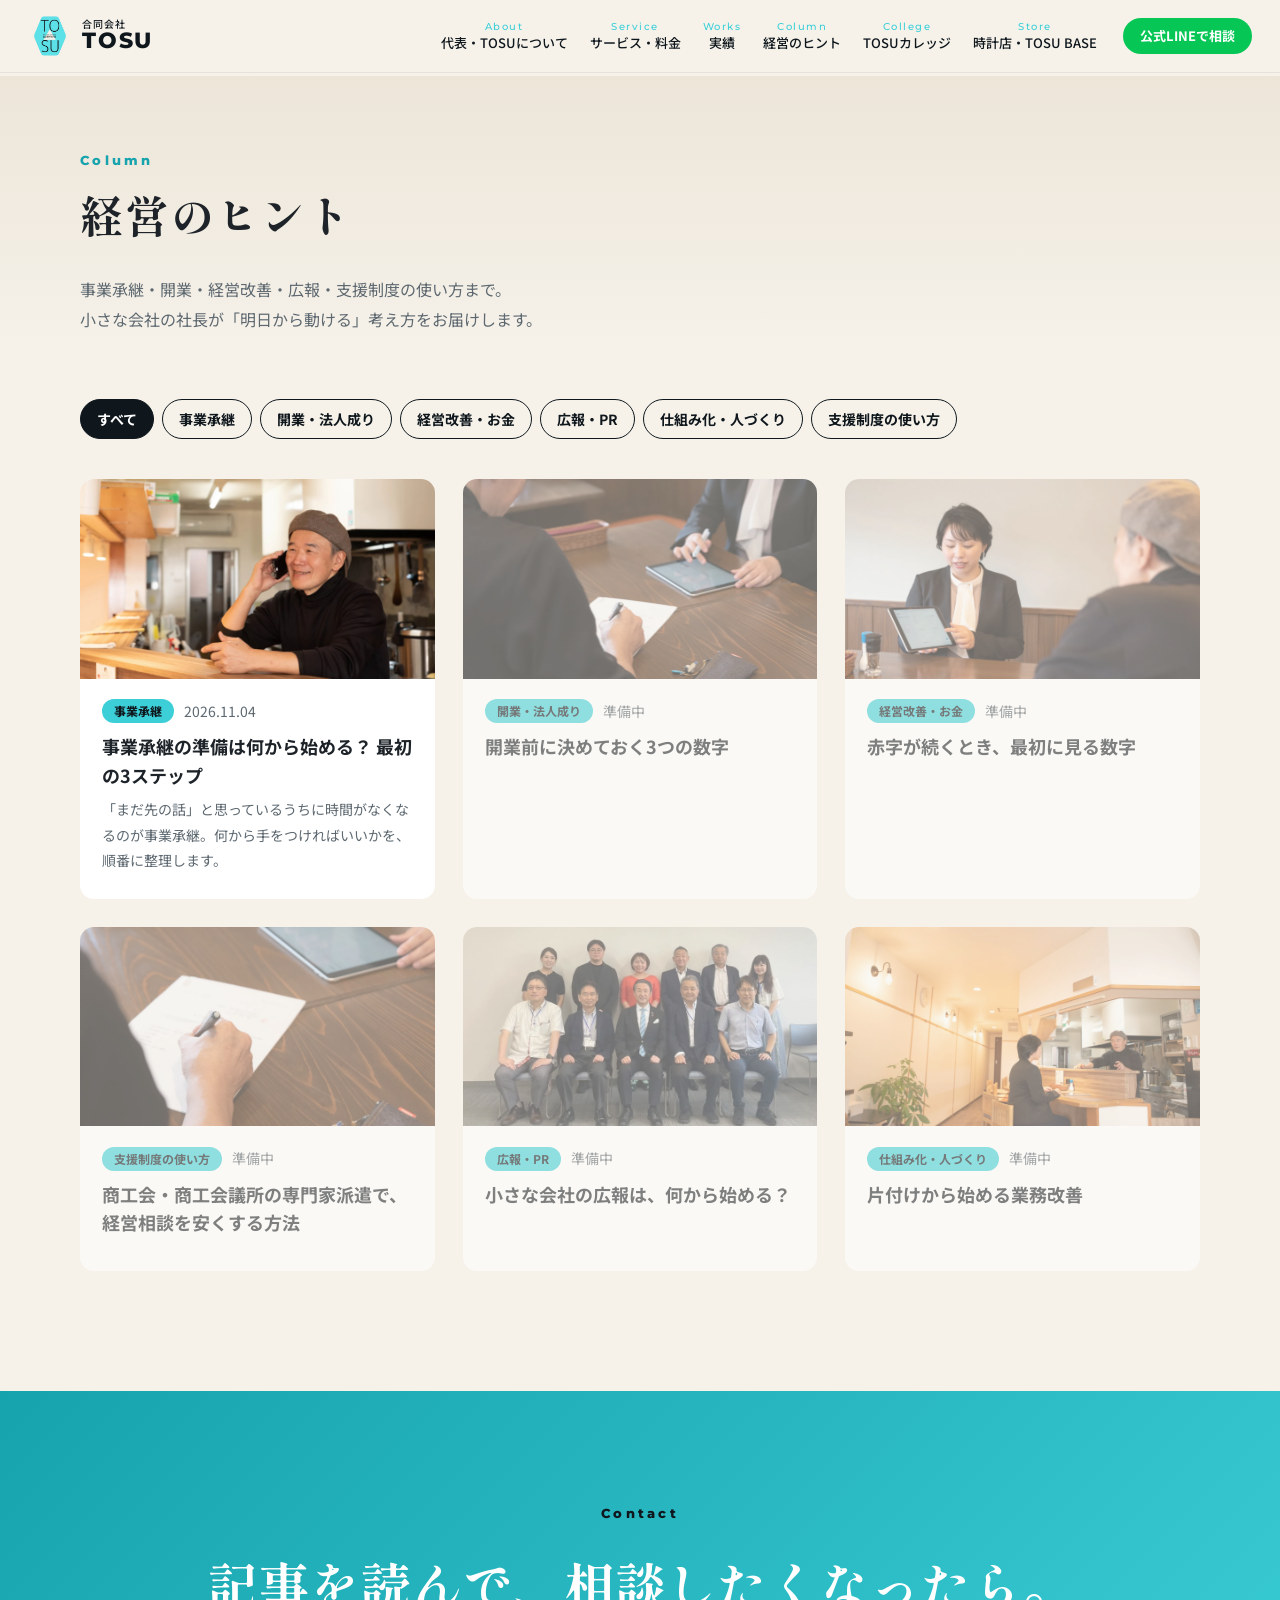
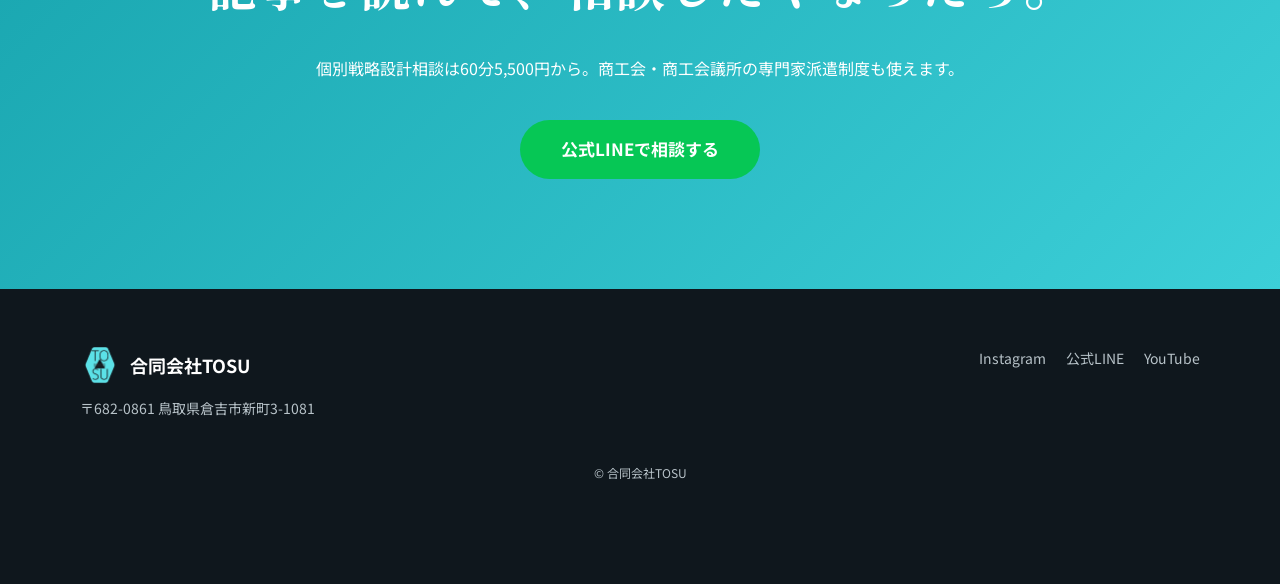
==== blog/index.html @ 75d1e6f7 "TOSU新HPの見本（noindex） Co-Authored-By: Claude Opus 5.5 <noreply@anthropic.com>" ====
<!DOCTYPE html>
<html lang="ja">
<head>
<meta charset="UTF-8">
<meta name="viewport" content="width=device-width, initial-scale=1">
<meta name="robots" content="noindex, nofollow">
<title>経営のヒント（ブログ）｜合同会社TOSU</title>
<meta name="description" content="事業承継・開業・法人成り・経営改善・広報・支援制度の使い方まで。鳥取県倉吉市の合同会社TOSU 代表 松林安美が、小さな会社の経営に役立つ考え方をお届けします。">
<link rel="preconnect" href="https://fonts.googleapis.com">
<link rel="preconnect" href="https://fonts.gstatic.com" crossorigin>
<link href="https://fonts.googleapis.com/css2?family=Shippori+Mincho+B1:wght@600;800&family=Noto+Sans+JP:wght@400;500;700;900&family=Montserrat:wght@600;800&display=swap" rel="stylesheet">
<link rel="stylesheet" href="../css/style.css">
</head>
<body class="sub">

<header class="header is-scrolled" id="header">
  <a class="header__logo" href="../" aria-label="合同会社TOSU トップへ">
    <img src="../img/logo.png" alt="TOSU" width="44" height="44">
    <span><small>合同会社</small>TOSU</span>
  </a>
  <nav class="gnav" id="gnav" aria-label="メインメニュー">
    <ul>
      <li><a href="../#about"><span class="en">About</span>代表・TOSUについて</a></li>
      <li><a href="../#service"><span class="en">Service</span>サービス・料金</a></li>
      <li><a href="../#works"><span class="en">Works</span>実績</a></li>
      <li><a href="./"><span class="en">Column</span>経営のヒント</a></li>
      <li><a href="../#college"><span class="en">College</span>TOSUカレッジ</a></li>
      <li><a href="../#base"><span class="en">Store</span>時計店・TOSU BASE</a></li>
    </ul>
    <a class="btn btn--line gnav__cta" href="https://line.me/R/ti/p/@096gadyq" target="_blank" rel="noopener">公式LINEで相談</a>
  </nav>
  <button class="menu-btn" id="menuBtn" aria-label="メニューを開く" aria-expanded="false"><span></span><span></span></button>
</header>

<main>
  <section class="page-head">
    <div class="wrap">
      <p class="sec__en">Column</p>
      <h1 class="sec__ttl">経営のヒント</h1>
      <p class="page-head__lead">事業承継・開業・経営改善・広報・支援制度の使い方まで。<br>小さな会社の社長が「明日から動ける」考え方をお届けします。</p>
    </div>
  </section>

  <section class="blog sec">
    <div class="wrap">
      <ul class="blog__cats" id="cats">
        <li><button class="is-on" data-cat="all">すべて</button></li>
        <li><button data-cat="承継">事業承継</button></li>
        <li><button data-cat="開業">開業・法人成り</button></li>
        <li><button data-cat="改善">経営改善・お金</button></li>
        <li><button data-cat="広報">広報・PR</button></li>
        <li><button data-cat="仕組み">仕組み化・人づくり</button></li>
        <li><button data-cat="制度">支援制度の使い方</button></li>
      </ul>

      <ul class="blog__list" id="posts">
        <li class="post reveal" data-cat="承継">
          <a href="jigyoshokei-junbi/">
            <div class="post__img"><img src="../img/store-owner.webp" alt="" loading="lazy"></div>
            <div class="post__body">
              <p class="post__meta"><span class="cat">事業承継</span><time datetime="2026-11-04">2026.11.04</time></p>
              <h2>事業承継の準備は何から始める？ 最初の3ステップ</h2>
              <p>「まだ先の話」と思っているうちに時間がなくなるのが事業承継。何から手をつければいいかを、順番に整理します。</p>
            </div>
          </a>
        </li>
        <!-- ここから下は、まだ書いていない記事の見本（公開時に消す） -->
        <li class="post post--soon reveal" data-cat="開業">
          <div class="post__img"><img src="../img/consult.webp" alt="" loading="lazy"></div>
          <div class="post__body">
            <p class="post__meta"><span class="cat">開業・法人成り</span><span>準備中</span></p>
            <h2>開業前に決めておく3つの数字</h2>
          </div>
        </li>
        <li class="post post--soon reveal" data-cat="改善">
          <div class="post__img"><img src="../img/consult2.webp" alt="" loading="lazy"></div>
          <div class="post__body">
            <p class="post__meta"><span class="cat">経営改善・お金</span><span>準備中</span></p>
            <h2>赤字が続くとき、最初に見る数字</h2>
          </div>
        </li>
        <li class="post post--soon reveal" data-cat="制度">
          <div class="post__img"><img src="../img/note.webp" alt="" loading="lazy"></div>
          <div class="post__body">
            <p class="post__meta"><span class="cat">支援制度の使い方</span><span>準備中</span></p>
            <h2>商工会・商工会議所の専門家派遣で、経営相談を安くする方法</h2>
          </div>
        </li>
        <li class="post post--soon reveal" data-cat="広報">
          <div class="post__img"><img src="../img/seminar.webp" alt="" loading="lazy"></div>
          <div class="post__body">
            <p class="post__meta"><span class="cat">広報・PR</span><span>準備中</span></p>
            <h2>小さな会社の広報は、何から始める？</h2>
          </div>
        </li>
        <li class="post post--soon reveal" data-cat="仕組み">
          <div class="post__img"><img src="../img/store.webp" alt="" loading="lazy"></div>
          <div class="post__body">
            <p class="post__meta"><span class="cat">仕組み化・人づくり</span><span>準備中</span></p>
            <h2>片付けから始める業務改善</h2>
          </div>
        </li>
      </ul>
    </div>
  </section>

  <section class="contact" id="contact">
    <div class="wrap">
      <p class="sec__en">Contact</p>
      <h2 class="contact__ttl">記事を読んで、<br class="sp">相談したくなったら。</h2>
      <p>個別戦略設計相談は60分5,500円から。商工会・商工会議所の専門家派遣制度も使えます。</p>
      <div class="contact__btns">
        <a class="btn btn--line btn--lg" href="https://line.me/R/ti/p/@096gadyq" target="_blank" rel="noopener">公式LINEで相談する</a>
      </div>
    </div>
  </section>
</main>

<footer class="footer">
  <div class="wrap footer__grid">
    <div>
      <p class="footer__logo"><img src="../img/logo.png" alt="" width="40" height="40">合同会社TOSU</p>
      <p>〒682-0861 鳥取県倉吉市新町3-1081</p>
    </div>
    <ul class="footer__sns">
      <li><a href="https://www.instagram.com/tosu_kurayoshi/" target="_blank" rel="noopener">Instagram</a></li>
      <li><a href="https://line.me/R/ti/p/@096gadyq" target="_blank" rel="noopener">公式LINE</a></li>
      <li><a href="https://www.youtube.com/@%E5%90%88%E5%90%8C%E4%BC%9A%E7%A4%BETOSU" target="_blank" rel="noopener">YouTube</a></li>
    </ul>
  </div>
  <p class="footer__copy">© 合同会社TOSU</p>
</footer>

<a class="sp-cta btn btn--line" href="https://line.me/R/ti/p/@096gadyq" target="_blank" rel="noopener">LINEで相談</a>
<script src="../js/main.js"></script>
<script>
// カテゴリで絞り込む
document.getElementById('cats').addEventListener('click', function (e) {
  var b = e.target.closest('button'); if (!b) return;
  this.querySelectorAll('button').forEach(function (x) { x.classList.toggle('is-on', x === b); });
  document.querySelectorAll('#posts .post').forEach(function (p) {
    p.hidden = !(b.dataset.cat === 'all' || p.dataset.cat === b.dataset.cat);
  });
});
</script>
</body>
</html>
---- css/style.css ----
/* 合同会社TOSU 新サイト v1 */
:root{
  --teal:#3ccfd8; --teal-d:#17a3ad; --ink:#0f171d; --ink2:#22303a;
  --paper:#f6f2ea; --paper2:#ece5d8; --gold:#b48a3c; --text:#1d2328; --mute:#5d6870;
  --line:#06c755; --r:14px;
  --mincho:"Shippori Mincho B1",serif; --sans:"Noto Sans JP",sans-serif; --en:"Montserrat",sans-serif;
}
*{box-sizing:border-box;margin:0;padding:0}
html{scroll-behavior:smooth}
body{font-family:var(--sans);color:var(--text);background:var(--paper);line-height:1.9;font-size:16px;-webkit-font-smoothing:antialiased;overflow-x:hidden}
img{max-width:100%;display:block}
a{color:inherit}
ul,ol{list-style:none}
.wrap{width:min(1120px,100% - 40px);margin:0 auto}
.sp{display:none}
@media (max-width:767px){.sp{display:inline}.wrap{width:calc(100% - 32px)}}

/* ボタン */
.btn{display:inline-flex;align-items:center;justify-content:center;gap:.5em;padding:.9em 1.8em;border-radius:999px;font-weight:700;text-decoration:none;transition:transform .2s,box-shadow .2s,background .2s;font-size:15px;line-height:1.3}
.btn:hover{transform:translateY(-2px);box-shadow:0 10px 24px rgba(0,0,0,.18)}
.btn--line{background:var(--line);color:#fff}
.btn--ghost{border:1.5px solid rgba(255,255,255,.8);color:#fff}
.btn--dark{background:var(--ink);color:#fff;margin-top:24px}
.btn--white{background:#fff;color:var(--ink)}
.btn--lg{padding:1.1em 2.4em;font-size:17px}

/* ヘッダー */
.header{position:fixed;inset:0 0 auto;z-index:50;display:flex;align-items:center;justify-content:space-between;padding:14px 28px;color:#fff;transition:background .3s,color .3s,box-shadow .3s}
.header.is-scrolled{background:rgba(246,242,234,.94);backdrop-filter:blur(8px);color:var(--ink);box-shadow:0 1px 0 rgba(0,0,0,.06)}
.header__logo{display:flex;align-items:center;gap:10px;text-decoration:none;font-family:var(--en);font-weight:800;font-size:22px;letter-spacing:.08em}
.header__logo img{border-radius:8px}
.header__logo small{display:block;font-family:var(--sans);font-size:10px;font-weight:500;letter-spacing:.1em;line-height:1}
.header__logo span{line-height:1.1}
.gnav{display:flex;align-items:center;gap:26px}
.gnav ul{display:flex;gap:22px}
.gnav li a{text-decoration:none;font-size:13px;font-weight:500;display:flex;flex-direction:column;align-items:center;line-height:1.4}
.gnav .en{font-family:var(--en);font-size:10px;letter-spacing:.15em;color:var(--teal)}
.gnav__cta{padding:.7em 1.3em;font-size:13px}
.menu-btn{display:none}
@media (max-width:1000px){
  .menu-btn{display:block;width:44px;height:44px;background:none;border:0;position:relative;z-index:60;cursor:pointer}
  .menu-btn span{position:absolute;left:10px;right:10px;height:2px;background:currentColor;transition:.3s}
  .menu-btn span:first-child{top:17px}.menu-btn span:last-child{top:26px}
  .menu-open .menu-btn span:first-child{top:21px;transform:rotate(45deg)}
  .menu-open .menu-btn span:last-child{top:21px;transform:rotate(-45deg)}
  .header{color:#fff}
  .menu-open .header{color:#fff}
  .gnav{position:fixed;inset:0;background:var(--ink);color:#fff;flex-direction:column;justify-content:center;opacity:0;pointer-events:none;transition:opacity .3s}
  .menu-open .gnav{opacity:1;pointer-events:auto}
  .gnav ul{flex-direction:column;gap:20px;text-align:center}
  .gnav li a{font-size:16px}
  .header{padding:10px 16px}
}

/* ヒーロー */
.hero{position:relative;height:100svh;min-height:600px;overflow:hidden;color:#fff;display:flex;align-items:center}
.hero__media,.hero__media video{position:absolute;inset:0;width:100%;height:100%;object-fit:cover}
.hero__media video{animation:heroIn 2.2s ease-out both}
@keyframes heroIn{from{transform:scale(1.08);filter:blur(6px)}to{transform:none;filter:none}}
.hero__shade{position:absolute;inset:0;background:linear-gradient(100deg,rgba(10,20,26,.82) 0%,rgba(10,20,26,.55) 45%,rgba(10,20,26,.15) 100%)}
.hero__arc{position:absolute;inset:8% 4% 18%;width:92%;height:74%;color:rgba(60,207,216,.55);pointer-events:none}
.hero__arc path{stroke-dashoffset:2000;animation:dash 3s .6s ease-out forwards}
@keyframes dash{to{stroke-dashoffset:0}}
.hero__ball{fill:var(--teal);filter:drop-shadow(0 0 12px rgba(60,207,216,.9))}
.hero__body{position:relative;z-index:2;width:min(1120px,100% - 40px);margin:0 auto;padding-top:60px}
.hero__kicker{font-size:15px;letter-spacing:.2em;color:var(--teal);font-weight:700;margin-bottom:18px;opacity:0;animation:up .8s .3s forwards}
.hero__title{font-family:var(--mincho);font-weight:800;font-size:clamp(34px,5.6vw,78px);line-height:1.35;letter-spacing:.04em}
.hero__title .line{display:block;overflow:hidden}
.hero__title .line>span{display:inline-block;transform:translateY(110%);animation:rise 1s cubic-bezier(.2,.8,.2,1) forwards}
.hero__title .line:nth-child(1)>span{animation-delay:.5s}
.hero__title .line:nth-child(2)>span{animation-delay:.7s}
.hero__title .line:nth-child(3)>span{animation-delay:.9s}
.hero__title em{font-style:normal;color:var(--teal);position:relative}
.hero__title em::after{content:"";position:absolute;left:0;right:0;bottom:.06em;height:.12em;background:var(--teal);transform:scaleX(0);transform-origin:left;animation:bar .8s 1.8s forwards}
@keyframes rise{to{transform:none}}
@keyframes bar{to{transform:scaleX(1)}}
@keyframes up{from{opacity:0;transform:translateY(16px)}to{opacity:1;transform:none}}
.hero__lead{margin-top:24px;font-size:clamp(15px,1.3vw,18px);opacity:0;animation:up .8s 1.4s forwards}
.hero__btns{display:flex;gap:14px;margin-top:32px;flex-wrap:wrap;opacity:0;animation:up .8s 1.6s forwards}
.hero__scroll{position:absolute;left:50%;bottom:26px;transform:translateX(-50%);font-family:var(--en);font-size:11px;letter-spacing:.3em;text-decoration:none;padding-bottom:46px;z-index:2}
.hero__scroll::after{content:"";position:absolute;left:50%;bottom:0;width:1px;height:38px;background:#fff;animation:scroll 1.8s infinite}
@keyframes scroll{0%{transform:scaleY(0);transform-origin:top}50%{transform:scaleY(1);transform-origin:top}51%{transform-origin:bottom}100%{transform:scaleY(0);transform-origin:bottom}}
@media (max-width:767px){
  .hero__shade{background:linear-gradient(180deg,rgba(10,20,26,.35) 0%,rgba(10,20,26,.8) 70%)}
  .hero{align-items:flex-end;padding-bottom:90px}
  .hero__body{width:calc(100% - 32px)}
  .hero__title{font-size:clamp(26px,7.6vw,34px)}
  .hero__btns{flex-direction:column;gap:10px}
  .hero__btns .btn{width:100%}
  .hero__scroll{display:none}
  .hero__arc{inset:10% 0 40%;width:100%;height:50%}
}

/* 数字 */
.numbers{background:var(--ink);color:#fff;padding:56px 0}
.numbers__list{width:min(1120px,100% - 40px);margin:0 auto;display:grid;grid-template-columns:repeat(4,1fr);gap:20px}
.numbers li{text-align:center;border-left:1px solid rgba(255,255,255,.12)}
.numbers li:first-child{border:0}
.numbers b{font-family:var(--en);font-size:clamp(40px,4.6vw,64px);color:var(--teal);line-height:1}
.numbers span{font-weight:700;margin-left:4px}
.numbers p{font-size:13px;color:#b8c3c9;margin-top:10px;line-height:1.6}
@media (max-width:767px){.numbers__list{grid-template-columns:1fr 1fr;gap:32px 0}.numbers li:nth-child(3){border:0}}

/* メディアの帯 */
.media{background:var(--teal);color:var(--ink);display:flex;align-items:center;overflow:hidden}
.media__label{font-family:var(--en);font-weight:800;letter-spacing:.2em;padding:16px 22px;background:var(--ink);color:var(--teal);flex-shrink:0;font-size:13px;position:relative;z-index:1}
.marquee{overflow:hidden;flex:1}
.marquee__track{display:flex;width:max-content;animation:marq 40s linear infinite}
.marquee__track span{padding:16px 28px;font-weight:700;font-size:15px;white-space:nowrap;position:relative}
.marquee__track span::after{content:"●";position:absolute;right:-6px;font-size:8px;top:50%;transform:translateY(-50%);opacity:.5}
@keyframes marq{to{transform:translateX(-50%)}}

/* セクション共通 */
.sec{padding:120px 0}
.sec__en{font-family:var(--en);font-weight:800;color:var(--teal-d);letter-spacing:.25em;font-size:13px;margin-bottom:10px}
.sec__ttl{font-family:var(--mincho);font-weight:800;font-size:clamp(28px,3.4vw,44px);line-height:1.45;margin-bottom:28px;letter-spacing:.03em}
.sec__lead{max-width:720px;color:var(--mute);margin-bottom:48px}
@media (max-width:767px){.sec{padding:80px 0}}

/* ふわっと出す */
.reveal{opacity:0;transform:translateY(28px);transition:opacity .9s ease,transform .9s cubic-bezier(.2,.8,.2,1)}
.reveal.is-in{opacity:1;transform:none}

/* 代表 */
.about__grid{display:grid;grid-template-columns:5fr 6fr;gap:64px;align-items:start}
.about__photo{position:sticky;top:100px}
.about__photo img{border-radius:var(--r);aspect-ratio:4/5;object-fit:cover;object-position:30% center;width:100%;box-shadow:24px 24px 0 var(--teal)}
.about__photo figcaption{margin-top:36px;font-family:var(--mincho);font-weight:800;font-size:20px}
.about__body p{margin-bottom:1.2em}
.timeline{margin-top:36px;border-left:2px solid var(--teal);padding-left:24px}
.timeline li{position:relative;padding:8px 0;font-size:15px}
.timeline li::before{content:"";position:absolute;left:-31px;top:18px;width:12px;height:12px;border-radius:50%;background:var(--paper);border:2px solid var(--teal)}
.timeline b{font-family:var(--en);display:inline-block;min-width:64px;color:var(--teal-d)}
@media (max-width:860px){.about__grid{grid-template-columns:1fr;gap:40px}.about__photo{position:static}.about__photo img{aspect-ratio:4/3;box-shadow:12px 12px 0 var(--teal)}}

/* 特徴 */
.features{background:#fff}
.features__list{display:grid;grid-template-columns:repeat(4,1fr);gap:20px}
.features li{padding:32px 24px;border-radius:var(--r);background:var(--paper);transition:transform .3s,background .3s}
.features li:hover{transform:translateY(-6px);background:var(--ink);color:#fff}
.features .num{font-family:var(--en);font-weight:800;font-size:34px;color:var(--teal)}
.features h3{font-size:18px;margin:8px 0 10px}
.features p{font-size:14px;line-height:1.8}
@media (max-width:900px){.features__list{grid-template-columns:1fr 1fr}}
@media (max-width:520px){.features__list{grid-template-columns:1fr}}

/* サービス */
.service__list{display:flex;flex-direction:column;gap:48px}
.svc{display:grid;grid-template-columns:1fr 1fr;gap:48px;align-items:center}
.svc:nth-child(even) .svc__photo{order:2}
.svc__photo{border-radius:var(--r);overflow:hidden;aspect-ratio:16/10}
.svc__photo img{width:100%;height:100%;object-fit:cover;transform:scale(calc(1.15 - var(--sp,0) * .15));transition:transform .1s linear}
.svc__no{font-family:var(--en);font-weight:800;color:var(--teal);font-size:46px;line-height:1}
.svc h3{font-family:var(--mincho);font-size:26px;margin:6px 0 14px}
.price{margin-top:18px;background:#fff;border-radius:10px;padding:14px 20px}
.price div{display:flex;justify-content:space-between;gap:16px;padding:8px 0;border-bottom:1px dashed var(--paper2)}
.price div:last-child{border:0}
.price dt{font-weight:700;flex-shrink:0}
.price dd{text-align:right;font-weight:700;color:var(--teal-d)}
.note{font-size:12px;color:var(--mute);margin-top:10px;line-height:1.7}
.flow{margin-top:72px;background:var(--ink);color:#fff;border-radius:var(--r);padding:40px}
.flow h3{font-family:var(--mincho);font-size:22px;margin-bottom:20px}
.flow ol{display:grid;grid-template-columns:repeat(4,1fr);gap:14px;counter-reset:s}
.flow li{background:rgba(255,255,255,.06);border-radius:10px;padding:18px;font-size:14px;position:relative}
.flow li:not(:last-child)::after{content:"›";position:absolute;right:-12px;top:50%;transform:translateY(-50%);color:var(--teal);font-size:22px}
.flow b{display:block;font-family:var(--en);color:var(--teal);font-size:12px;letter-spacing:.15em}
@media (max-width:860px){.svc{grid-template-columns:1fr;gap:20px}.svc:nth-child(even) .svc__photo{order:0}.flow ol{grid-template-columns:1fr 1fr}.flow li::after{display:none}.flow{padding:28px 20px}}

/* 実績 */
.works{background:var(--ink);color:#fff}
.works .sec__en{color:var(--teal)}
.works__list{display:grid;grid-template-columns:repeat(3,1fr);gap:20px}
.case{background:var(--ink2);border-radius:var(--r);padding:28px;border-top:3px solid var(--teal);transition:transform .3s}
.case:hover{transform:translateY(-6px)}
.case__tag{display:inline-block;font-size:12px;background:rgba(60,207,216,.15);color:var(--teal);padding:2px 12px;border-radius:99px;margin-bottom:12px}
.case h3{font-size:18px;line-height:1.6;margin-bottom:16px}
.case h3 b{color:var(--teal);font-size:1.3em}
.case__ba{display:flex;flex-direction:column;gap:6px;font-size:13px}
.case__ba span{padding:8px 12px;border-radius:8px;background:rgba(255,255,255,.05);color:#b8c3c9}
.case__ba span:last-child{background:rgba(60,207,216,.12);color:#fff}
.case__ba span:first-child::before{content:"BEFORE ";font-family:var(--en);font-size:10px;color:#e88}
.case__ba span:last-child::before{content:"AFTER ";font-family:var(--en);font-size:10px;color:var(--teal)}
.awards{margin-top:56px;display:grid;gap:12px}
.awards h3{font-family:var(--mincho);font-size:20px;margin-top:16px;color:var(--teal)}
.awards ul{display:grid;grid-template-columns:1fr 1fr;gap:6px 32px;font-size:14px}
.awards li::before{content:"◆ ";color:var(--gold)}
.awards p{font-size:14px;color:#cdd5da}
@media (max-width:900px){.works__list{grid-template-columns:1fr 1fr}}
@media (max-width:600px){.works__list,.awards ul{grid-template-columns:1fr}}

/* 動画 */
.channel__grid{display:grid;grid-template-columns:5fr 7fr;gap:56px;align-items:center}
.player-ph{position:relative;aspect-ratio:16/9;border-radius:var(--r);overflow:hidden;background:#000}
.player-ph img{width:100%;height:100%;object-fit:cover;opacity:.55}
.player-ph__btn{position:absolute;left:50%;top:50%;width:84px;height:84px;margin:-42px;border-radius:50%;background:#ff0033;animation:pulse 2s infinite}
.player-ph__btn::after{content:"";position:absolute;left:34px;top:26px;border:16px solid transparent;border-left:26px solid #fff;border-right:0}
.player-ph p{position:absolute;bottom:14px;left:18px;color:#fff;font-size:13px}
@keyframes pulse{0%{box-shadow:0 0 0 0 rgba(255,0,51,.5)}100%{box-shadow:0 0 0 26px rgba(255,0,51,0)}}
@media (max-width:860px){.channel__grid{grid-template-columns:1fr;gap:28px}}

/* カレッジ */
.college{position:relative;color:#fff;overflow:hidden}
.college__bg{position:absolute;inset:-10% 0;background-size:cover;background-position:center;transform:translateY(calc(var(--py,0) * 1px))}
.college::before{content:"";position:absolute;inset:0;background:linear-gradient(90deg,rgba(15,23,29,.92),rgba(15,23,29,.6));z-index:1}
.college__body{position:relative;z-index:2;max-width:720px;margin-left:max(20px,calc((100% - 1120px)/2))}
.college .sec__en{color:var(--teal)}
.college__tags{display:flex;flex-wrap:wrap;gap:8px;margin:24px 0}
.college__tags li{border:1px solid rgba(255,255,255,.4);padding:4px 14px;border-radius:99px;font-size:13px}
.college__price{font-family:var(--mincho);font-size:22px;margin-bottom:24px}
.college__price b{font-family:var(--en);font-size:56px;color:var(--teal)}
.college__price small{font-family:var(--sans);font-size:13px;margin-left:6px}

/* 理念 */
.philosophy{background:var(--paper2);text-align:center}
.philo__grid{display:grid;grid-template-columns:repeat(4,1fr);gap:16px;margin:24px 0 56px}
.philo{background:#fff;border-radius:var(--r);padding:32px 18px}
.philo span{font-family:var(--mincho);font-weight:800;font-size:30px}
.philo .en{font-family:var(--en);font-size:11px;letter-spacing:.2em;color:var(--teal-d);margin-bottom:12px}
.philo p:last-child{font-size:14px;line-height:1.8}
.virtues{display:flex;justify-content:center;gap:clamp(8px,2vw,24px);font-family:var(--mincho);font-weight:800;font-size:clamp(28px,4.4vw,56px);margin-bottom:32px}
.virtues span{writing-mode:vertical-rl;opacity:.15;transition:opacity .6s,color .6s}
.virtues.is-in span{opacity:1}
.virtues.is-in span:nth-child(odd){color:var(--teal-d)}
.virtues span:nth-child(1){transition-delay:.1s}.virtues span:nth-child(2){transition-delay:.25s}.virtues span:nth-child(3){transition-delay:.4s}.virtues span:nth-child(4){transition-delay:.55s}.virtues span:nth-child(5){transition-delay:.7s}.virtues span:nth-child(6){transition-delay:.85s}.virtues span:nth-child(7){transition-delay:1s}
.philo__note{max-width:640px;margin:0 auto;color:var(--mute)}
@media (max-width:860px){.philo__grid{grid-template-columns:1fr 1fr}}

/* 店舗 */
.base__grid{display:grid;grid-template-columns:1fr 1fr;gap:28px}
.spot{background:#fff;border-radius:var(--r);overflow:hidden}
.spot img{aspect-ratio:16/9;object-fit:cover;width:100%;transition:transform .6s}
.spot:hover img{transform:scale(1.05)}
.spot h3{font-family:var(--mincho);font-size:24px;padding:24px 28px 6px}
.spot p{padding:0 28px;font-size:15px}
.mini{padding:14px 28px 28px;display:flex;flex-wrap:wrap;gap:8px}
.mini li{background:var(--paper);padding:4px 14px;border-radius:99px;font-size:13px;font-weight:700}
.access{margin-top:28px;display:grid;grid-template-columns:1fr 1.3fr;gap:28px;background:#fff;border-radius:var(--r);padding:28px;align-items:center}
.access div{padding:10px 0;border-bottom:1px solid var(--paper2)}
.access dt{font-weight:700;font-size:13px;color:var(--teal-d)}
.access iframe{width:100%;height:280px;border:0;border-radius:10px}
@media (max-width:860px){.base__grid,.access{grid-template-columns:1fr}.access{padding:20px}}

/* お知らせ */
.news{background:#fff}
.news__list li{display:flex;gap:20px;align-items:center;padding:18px 0;border-bottom:1px solid var(--paper2);flex-wrap:wrap}
.news time{font-family:var(--en);font-size:14px;color:var(--mute);min-width:96px}
.news .cat{font-size:12px;background:var(--ink);color:#fff;padding:2px 12px;border-radius:99px}
.news a{text-decoration:none;flex:1;min-width:240px}
.news a:hover{color:var(--teal-d)}

/* お問い合わせ */
.contact{background:linear-gradient(135deg,var(--teal-d),var(--teal));color:#fff;text-align:center;padding:110px 0}
.contact .sec__en{color:var(--ink)}
.contact__ttl{font-family:var(--mincho);font-size:clamp(30px,4vw,52px);margin-bottom:20px}
.contact__btns{display:flex;gap:16px;justify-content:center;margin-top:36px;flex-wrap:wrap}

/* フッター */
.footer{background:var(--ink);color:#b8c3c9;padding:56px 0 100px;font-size:14px}
.footer__grid{display:flex;justify-content:space-between;gap:32px;flex-wrap:wrap}
.footer__logo{display:flex;align-items:center;gap:10px;color:#fff;font-weight:700;font-size:18px;margin-bottom:10px}
.footer__logo img{border-radius:6px}
.footer__sns{display:flex;gap:20px}
.footer__sns a{text-decoration:none}
.footer__sns a:hover{color:var(--teal)}
.footer__copy{text-align:center;margin-top:40px;font-size:12px}

/* スマホ下の固定ボタン */
.sp-cta{display:none}
@media (max-width:767px){
  .sp-cta{display:flex;position:fixed;left:16px;right:16px;bottom:14px;z-index:40;transition:transform .3s,opacity .3s}
  .sp-cta.is-hidden{transform:translateY(120%);opacity:0}
}

@media (prefers-reduced-motion:reduce){
  *,*::before,*::after{animation:none!important;transition:none!important}
  .reveal,.hero__title .line>span,.hero__kicker,.hero__lead,.hero__btns{opacity:1;transform:none}
}

/* ===== 下層ページ共通 ===== */
.sub main{padding-top:76px}
.page-head{padding:72px 0 24px;background:linear-gradient(180deg,var(--paper2),var(--paper))}
.page-head__lead{color:var(--mute)}
.wrap--narrow{width:min(760px,100% - 40px)}
@media (max-width:767px){.wrap--narrow{width:calc(100% - 32px)}}

/* ===== ブログ一覧 ===== */
.blog{padding-top:40px}
.blog__cats{display:flex;flex-wrap:wrap;gap:8px;margin-bottom:40px}
.blog__cats button{font:inherit;font-size:14px;font-weight:700;border:1.5px solid var(--ink);background:none;color:var(--ink);padding:6px 16px;border-radius:99px;cursor:pointer;transition:.2s}
.blog__cats button.is-on,.blog__cats button:hover{background:var(--ink);color:#fff}
.blog__list{display:grid;grid-template-columns:repeat(3,1fr);gap:28px}
.post{background:#fff;border-radius:var(--r);overflow:hidden;transition:transform .3s,box-shadow .3s}
.post a{text-decoration:none;display:block;height:100%}
.post:not(.post--soon):hover{transform:translateY(-6px);box-shadow:0 16px 32px rgba(0,0,0,.08)}
.post__img{aspect-ratio:16/9;overflow:hidden}
.post__img img{width:100%;height:100%;object-fit:cover;transition:transform .6s}
.post:hover .post__img img{transform:scale(1.05)}
.post__body{padding:20px 22px 26px}
.post__meta{display:flex;gap:10px;align-items:center;font-size:13px;color:var(--mute);margin-bottom:8px}
.post__meta .cat{background:var(--teal);color:var(--ink);font-weight:700;padding:1px 12px;border-radius:99px;font-size:12px}
.post h2{font-size:18px;line-height:1.6;margin-bottom:8px}
.post p{font-size:14px;color:var(--mute);line-height:1.8}
.post--soon{opacity:.55}
.post--soon.is-in{opacity:.55}
@media (max-width:900px){.blog__list{grid-template-columns:1fr 1fr}}
@media (max-width:600px){.blog__list{grid-template-columns:1fr}}

/* ===== 記事 ===== */
.article{padding:48px 0 100px}
.draft-note{background:#fff4d6;border:1px solid #e8c766;color:#7a5a00;padding:8px 14px;border-radius:8px;font-size:13px;margin-bottom:20px}
.crumbs{font-size:13px;color:var(--mute);margin-bottom:20px}
.crumbs a{text-decoration:none}
.article__ttl{font-family:var(--mincho);font-weight:800;font-size:clamp(26px,3.6vw,38px);line-height:1.5;margin:8px 0 12px}
.article__by{font-size:14px;color:var(--mute);margin-bottom:28px}
.article__eye img{border-radius:var(--r);aspect-ratio:16/9;object-fit:cover;width:100%}
.summary{margin:36px 0;background:var(--ink);color:#fff;border-radius:var(--r);padding:28px 32px}
.summary__label{font-family:var(--mincho);color:var(--teal);font-weight:800;margin-bottom:10px}
.summary ol{list-style:decimal;padding-left:1.4em}
.summary li{padding:4px 0}
.article__body{font-size:17px;line-height:2}
.article__body p{margin-bottom:1.4em}
.article__body h2{font-family:var(--mincho);font-size:clamp(22px,2.6vw,28px);line-height:1.5;margin:64px 0 20px;padding-left:16px;border-left:5px solid var(--teal)}
.article__body strong{background:linear-gradient(transparent 62%,rgba(60,207,216,.35) 62%)}
.check{background:#fff;border-radius:10px;padding:18px 22px;margin-bottom:1.4em}
.check li{padding:6px 0 6px 30px;position:relative;font-size:16px}
.check li::before{content:"✓";position:absolute;left:4px;color:var(--teal-d);font-weight:900}
.table-wrap{overflow-x:auto;margin-bottom:1.4em}
.article table{width:100%;border-collapse:collapse;background:#fff;border-radius:10px;overflow:hidden;font-size:15px;min-width:480px}
.article th{background:var(--ink);color:#fff;text-align:left;padding:12px 14px;font-weight:700}
.article td{padding:12px 14px;border-bottom:1px solid var(--paper2);line-height:1.7}
.example{border:2px solid var(--teal);border-radius:var(--r);padding:20px 24px;margin:32px 0;background:rgba(60,207,216,.06)}
.example__label{font-family:var(--en);font-weight:800;font-size:12px;letter-spacing:.15em;color:var(--teal-d);margin-bottom:6px!important}
.example p{margin-bottom:0;font-size:16px}
.faq dt{font-weight:700;padding:16px 0 4px 34px;position:relative}
.faq dt::before{content:"Q";position:absolute;left:0;top:14px;font-family:var(--en);color:#fff;background:var(--teal-d);width:24px;height:24px;border-radius:50%;text-align:center;line-height:24px;font-size:13px}
.faq dd{padding:0 0 16px 34px;border-bottom:1px dashed var(--paper2);font-size:16px}
.article__end{font-family:var(--mincho);font-weight:800;font-size:19px;margin-top:48px;text-align:center}
.author{display:flex;gap:24px;align-items:flex-start;background:#fff;border-radius:var(--r);padding:28px;margin-top:56px}
.author img{width:110px;height:110px;border-radius:50%;object-fit:cover;flex-shrink:0}
.author__label{font-size:12px;color:var(--teal-d);font-weight:700}
.author__name{font-family:var(--mincho);font-weight:800;font-size:20px;margin-bottom:6px}
.author__name small{font-family:var(--sans);font-size:12px;font-weight:500;margin-left:10px;color:var(--mute)}
.author p:last-child{font-size:14px;line-height:1.8}
.article__cta{text-align:center;margin-top:48px;padding:36px 20px;border-radius:var(--r);background:var(--paper2)}
.article__cta p{font-weight:700;margin-bottom:16px}
.back{margin-top:32px;text-align:center}
@media (max-width:600px){.author{flex-direction:column;align-items:center;text-align:center}.summary{padding:22px}.article__body{font-size:16px}}

/* ===== トップのブログ欄 ===== */
.top-blog{background:var(--paper)}
.top-blog__head{display:flex;justify-content:space-between;align-items:flex-end;gap:20px;flex-wrap:wrap}
.top-blog .blog__list{margin-top:8px}
.more{font-weight:700;text-decoration:none;border-bottom:2px solid var(--teal);padding-bottom:2px;margin-bottom:28px}
.post__h{font-size:17px;line-height:1.6}
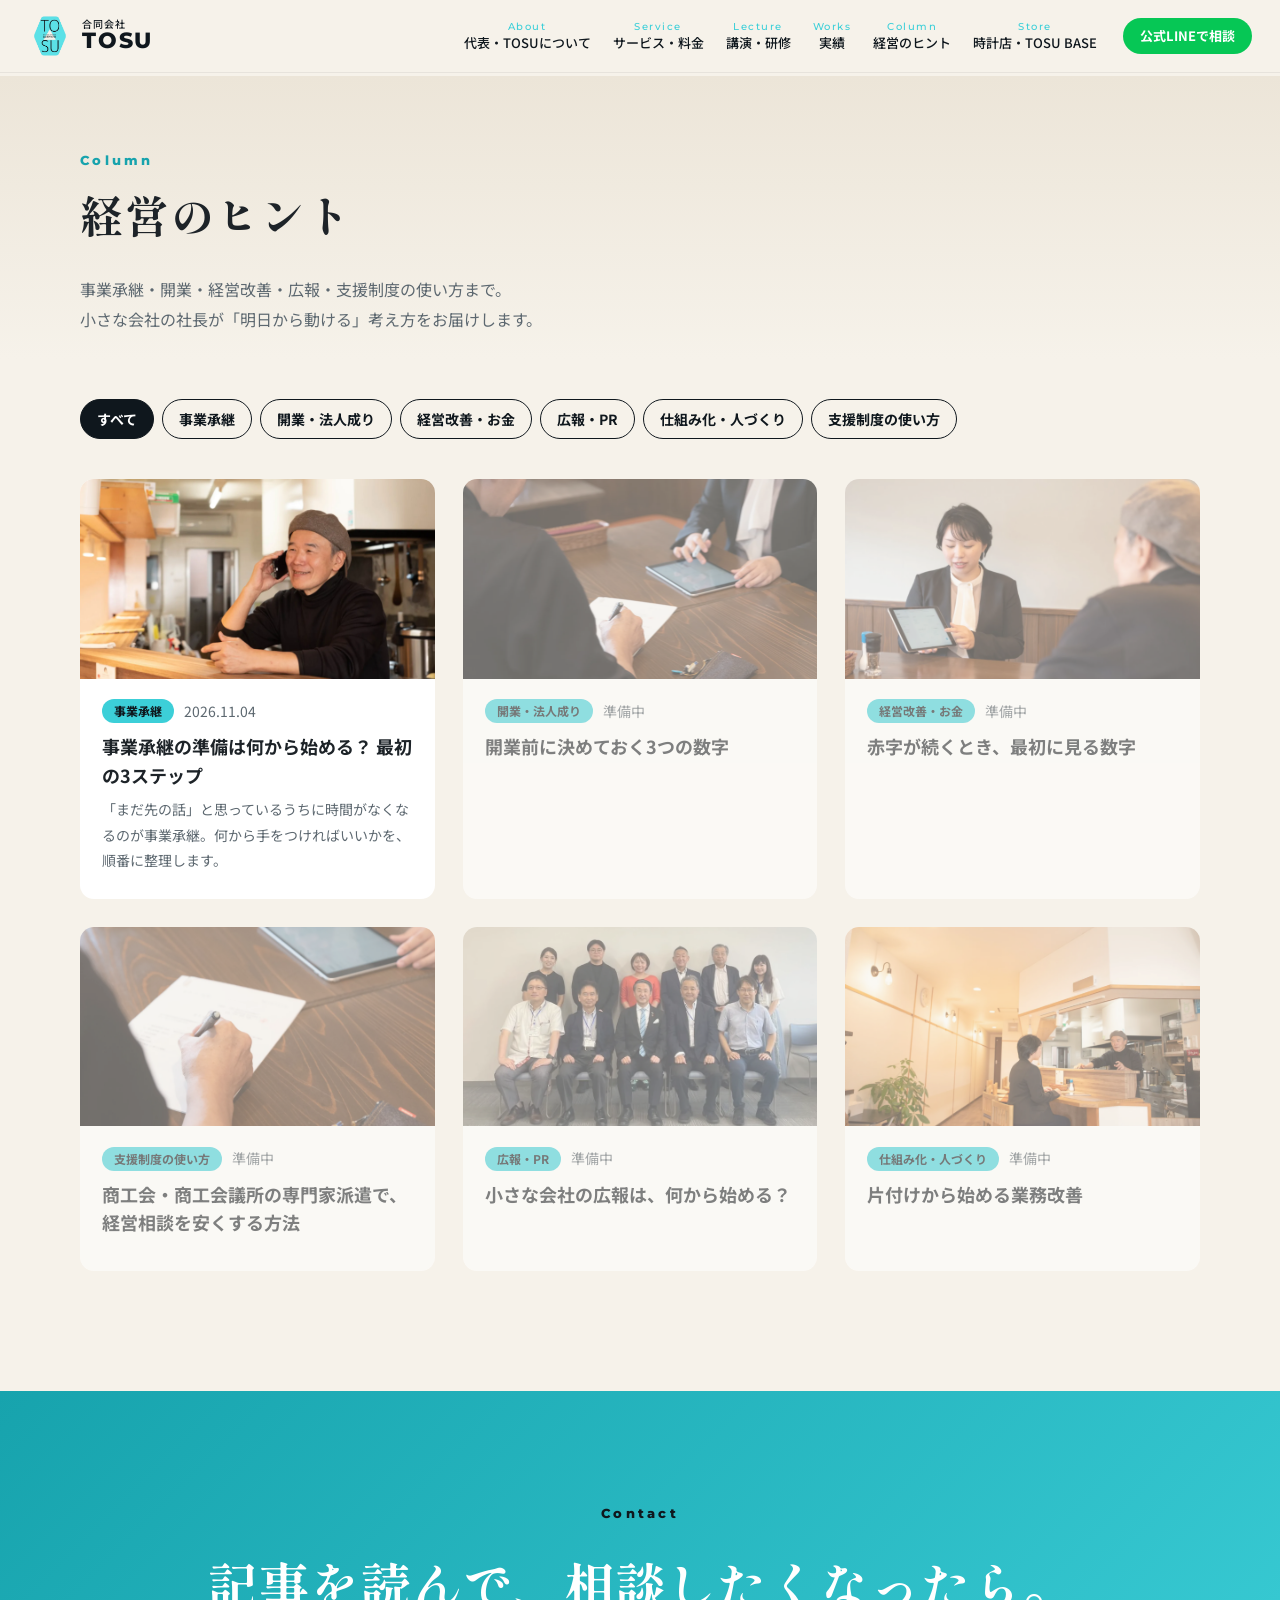
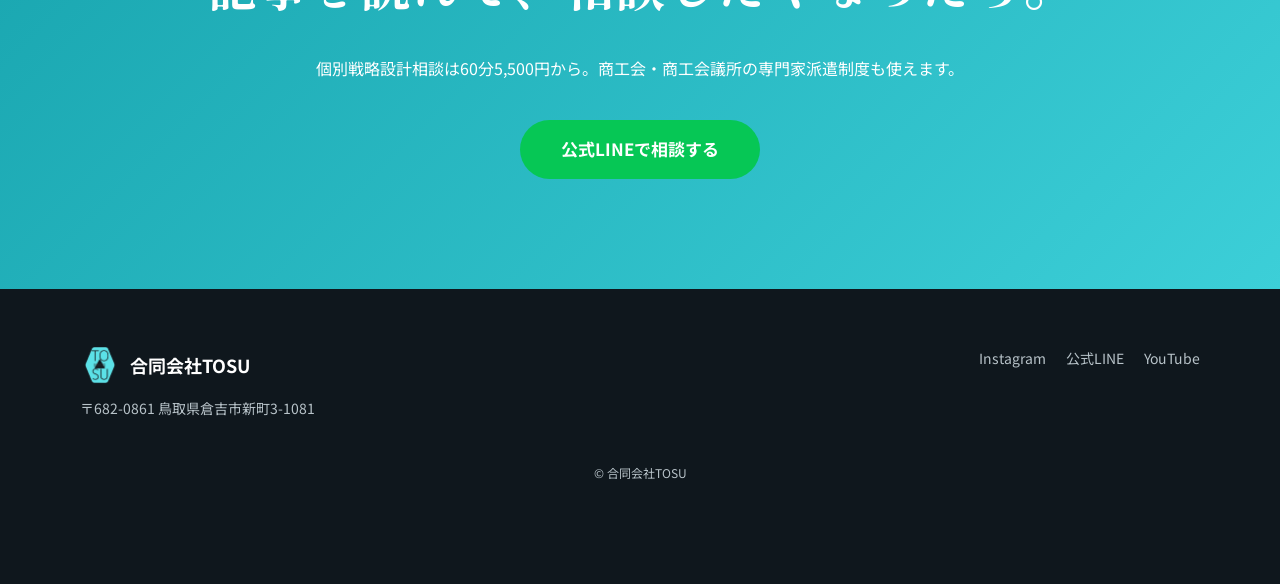
==== commit 26e6afcd: "講演依頼ページを追加・メニューを統一 Co-Authored-By: Claude Opus 5.5 <noreply@anthropic.com>" ====
--- a/blog/index.html
+++ b/blog/index.html
@@ -22,9 +22,9 @@
     <ul>
       <li><a href="../#about"><span class="en">About</span>代表・TOSUについて</a></li>
       <li><a href="../#service"><span class="en">Service</span>サービス・料金</a></li>
+      <li><a href="../lecture/"><span class="en">Lecture</span>講演・研修</a></li>
       <li><a href="../#works"><span class="en">Works</span>実績</a></li>
-      <li><a href="./"><span class="en">Column</span>経営のヒント</a></li>
-      <li><a href="../#college"><span class="en">College</span>TOSUカレッジ</a></li>
+      <li><a href="../blog/"><span class="en">Column</span>経営のヒント</a></li>
       <li><a href="../#base"><span class="en">Store</span>時計店・TOSU BASE</a></li>
     </ul>
     <a class="btn btn--line gnav__cta" href="https://line.me/R/ti/p/@096gadyq" target="_blank" rel="noopener">公式LINEで相談</a>
--- a/css/style.css
+++ b/css/style.css
@@ -352,3 +352,51 @@
 .top-blog .blog__list{margin-top:8px}
 .more{font-weight:700;text-decoration:none;border-bottom:2px solid var(--teal);padding-bottom:2px;margin-bottom:28px}
 .post__h{font-size:17px;line-height:1.6}
+
+/* ===== 講演依頼ページ ===== */
+.sub .lec-hero{margin-top:-76px}
+.lec-hero{position:relative;min-height:88svh;display:flex;align-items:center;color:#fff;overflow:hidden;padding:140px 0 80px}
+.lec-hero__bg{position:absolute;inset:0;background-size:cover;background-position:center;animation:kb 18s ease-in-out infinite alternate}
+@keyframes kb{from{transform:scale(1.02)}to{transform:scale(1.14) translate(-2%,-1%)}}
+.lec-hero::before{content:"";position:absolute;inset:0;background:linear-gradient(100deg,rgba(10,20,26,.9),rgba(10,20,26,.55));z-index:1}
+.lec-hero__body{position:relative;z-index:2}
+.lec-hero .sec__en{color:var(--teal)}
+.lec-hero__ttl{font-family:var(--mincho);font-weight:800;font-size:clamp(30px,5vw,64px);line-height:1.4;margin-bottom:20px;animation:up 1s .2s both}
+.lec-hero__ttl em{font-style:normal;color:var(--teal)}
+.lec-hero__lead{font-size:clamp(15px,1.3vw,18px);animation:up 1s .5s both}
+.lec-prof{display:grid;grid-template-columns:4fr 7fr;gap:56px;align-items:center}
+.lec-prof img{border-radius:var(--r);aspect-ratio:4/5;object-fit:cover;width:100%;box-shadow:18px 18px 0 var(--teal)}
+.lec-prof__role{display:block;font-family:var(--sans);font-size:14px;font-weight:500;color:var(--mute);margin-top:4px}
+.lec-prof p{margin-bottom:1em}
+.lec-badges{display:flex;flex-wrap:wrap;gap:8px;margin-top:16px}
+.lec-badges li{background:var(--ink);color:#fff;font-size:13px;padding:4px 14px;border-radius:99px}
+.lec-badges li::before{content:"🏆 "}
+.lec-themes{background:#fff}
+.theme-grid{display:grid;grid-template-columns:repeat(3,1fr);gap:20px}
+.theme{background:var(--paper);border-radius:var(--r);padding:30px 26px;position:relative;overflow:hidden;transition:transform .3s,background .3s,color .3s}
+.theme:hover{transform:translateY(-6px);background:var(--ink);color:#fff}
+.theme__no{font-family:var(--en);font-weight:800;font-size:40px;color:var(--teal);line-height:1}
+.theme h3{font-family:var(--mincho);font-size:20px;line-height:1.5;margin:10px 0 12px}
+.theme p{font-size:14px;line-height:1.8}
+.theme__for{margin-top:14px;padding-top:12px;border-top:1px dashed rgba(0,0,0,.15);font-weight:700;color:var(--teal-d)}
+.theme:hover .theme__for{border-color:rgba(255,255,255,.2);color:var(--teal)}
+.theme__for::before{content:"おすすめ：";font-weight:500}
+.format-list{display:grid;grid-template-columns:repeat(4,1fr);gap:16px;margin-bottom:20px}
+.format-list li{background:#fff;border-radius:var(--r);padding:24px 20px;font-size:14px;border-top:3px solid var(--teal)}
+.format-list b{display:block;font-family:var(--mincho);font-size:19px;margin-bottom:6px}
+.lec-flow{background:var(--paper2)}
+.lec-steps{display:grid;grid-template-columns:repeat(4,1fr);gap:16px;margin-bottom:40px}
+.lec-steps li{background:#fff;border-radius:var(--r);padding:26px 22px;position:relative}
+.lec-steps b{font-family:var(--en);font-size:28px;color:#fff;background:var(--teal-d);width:46px;height:46px;border-radius:50%;display:grid;place-items:center;margin-bottom:12px}
+.lec-steps h3{font-size:18px;margin-bottom:6px}
+.lec-steps p{font-size:14px;line-height:1.8}
+.lec-checklist h3{font-family:var(--mincho);font-size:20px;margin-bottom:12px}
+@media (max-width:900px){.theme-grid,.format-list,.lec-steps{grid-template-columns:1fr 1fr}.lec-prof{grid-template-columns:1fr;gap:32px}.lec-prof img{aspect-ratio:4/3;box-shadow:10px 10px 0 var(--teal)}}
+@media (max-width:600px){.theme-grid,.format-list,.lec-steps{grid-template-columns:1fr}.lec-hero{min-height:auto;padding:130px 0 60px}}
+
+/* トップの講演バナー */
+.lec-band{background:var(--ink);color:#fff;padding:64px 0}
+.lec-band__in{display:flex;align-items:center;justify-content:space-between;gap:28px;flex-wrap:wrap}
+.lec-band h2{font-family:var(--mincho);font-size:clamp(24px,3vw,34px);line-height:1.5}
+.lec-band h2 em{font-style:normal;color:var(--teal)}
+.lec-band p{color:#b8c3c9;font-size:14px;margin-top:6px}
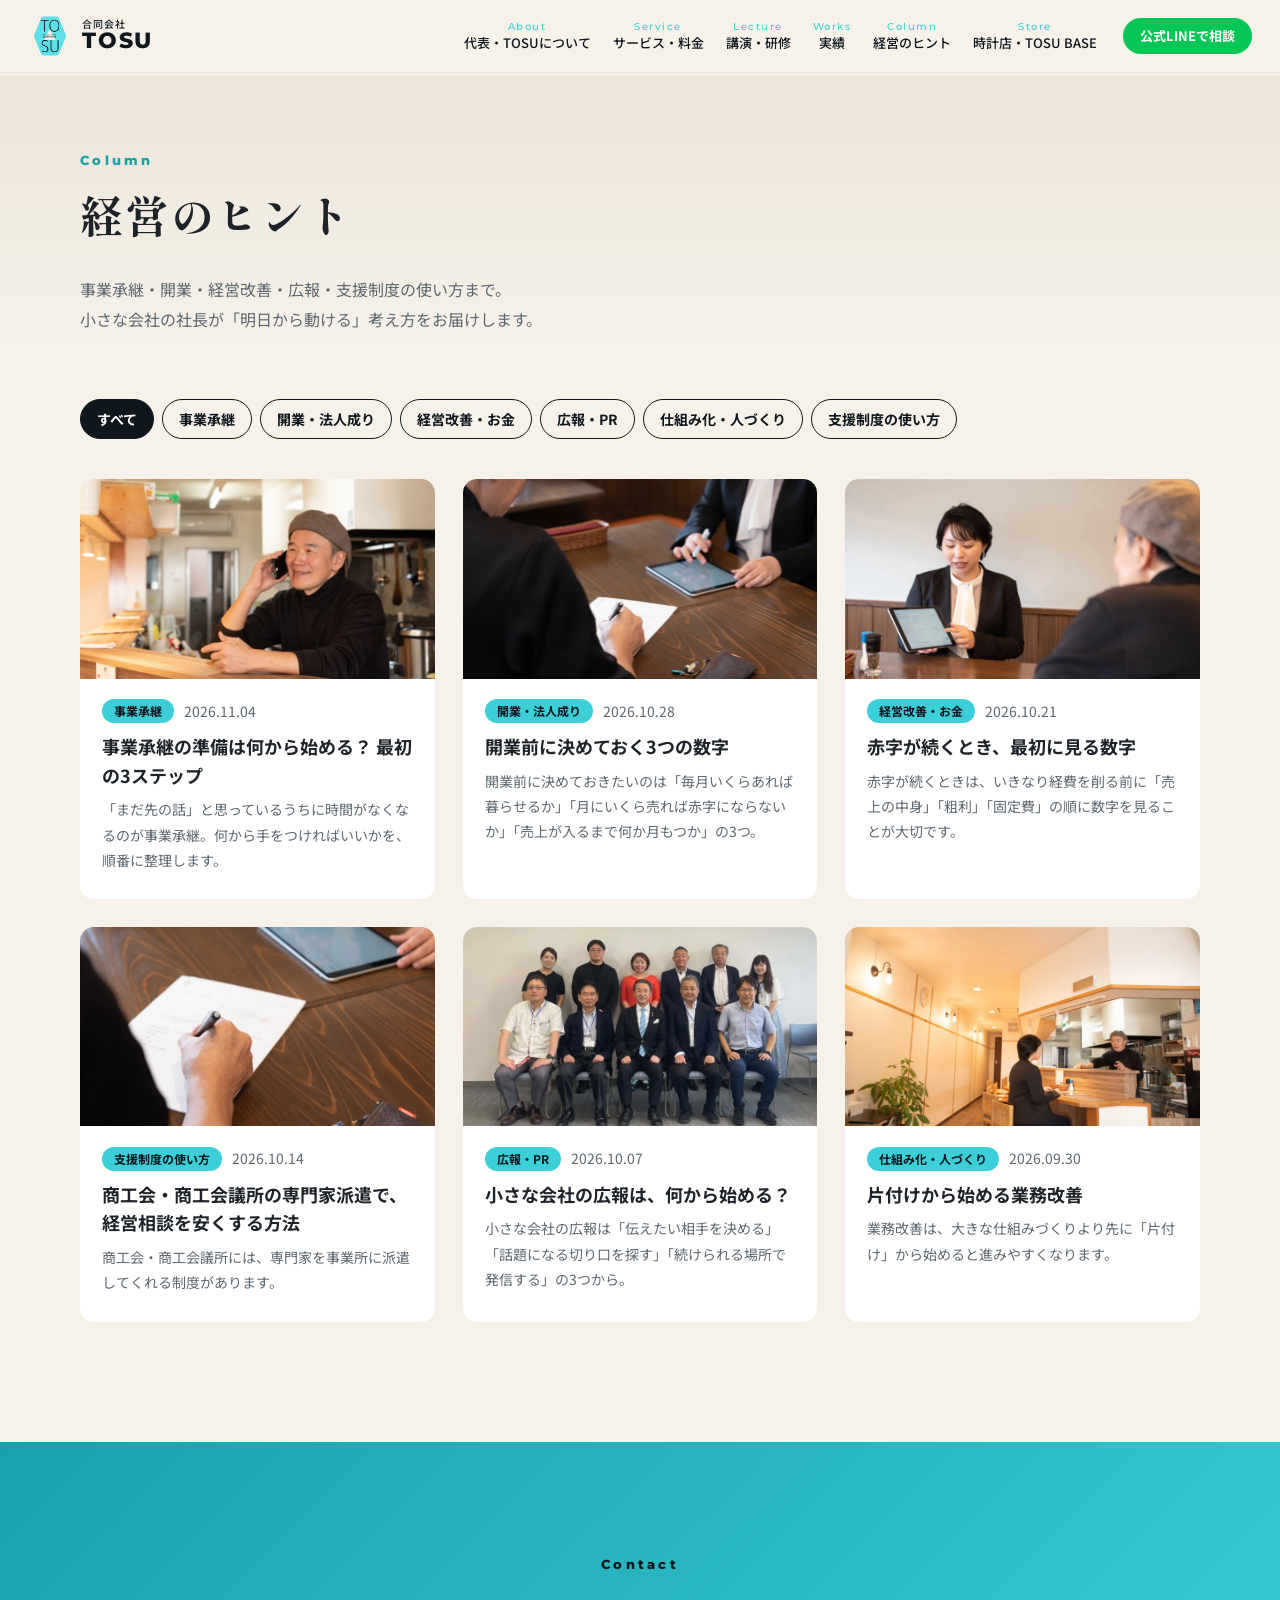
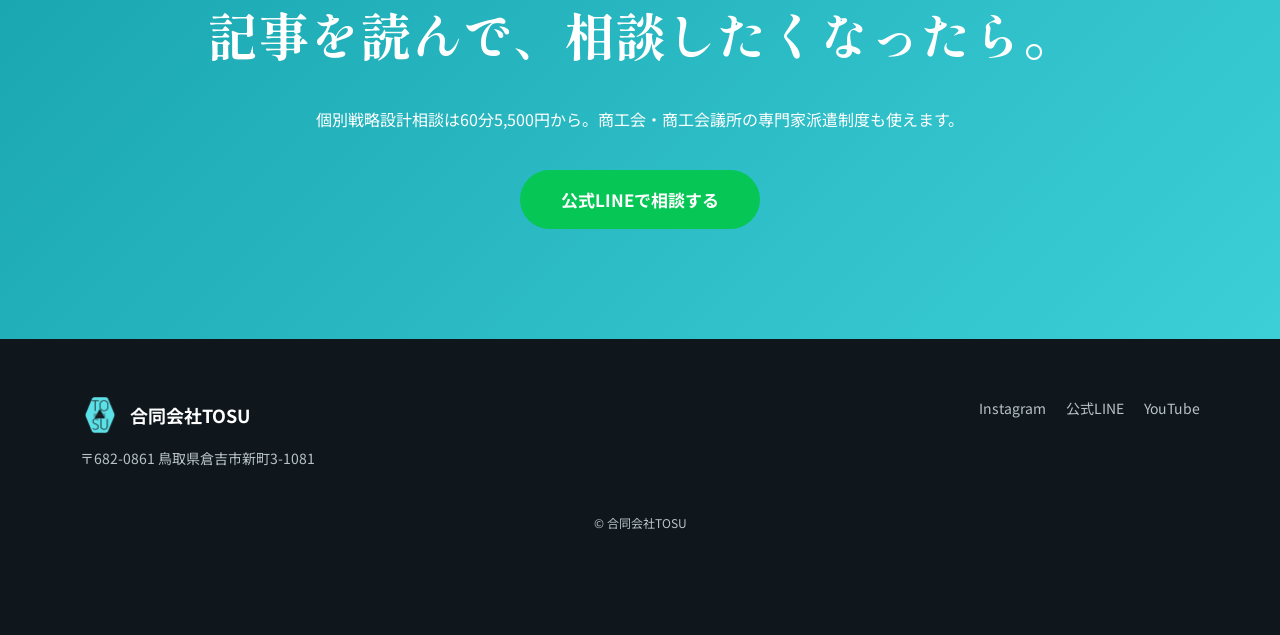
==== commit bda54071: "講演ページのボタンと余白・地図リンク・ブログ仮記事5本 Co-Authored-By: Claude Opus 5.5 <noreply@anthropic.com>" ====
--- a/blog/index.html
+++ b/blog/index.html
@@ -9,7 +9,7 @@
 <link rel="preconnect" href="https://fonts.googleapis.com">
 <link rel="preconnect" href="https://fonts.gstatic.com" crossorigin>
 <link href="https://fonts.googleapis.com/css2?family=Shippori+Mincho+B1:wght@600;800&family=Noto+Sans+JP:wght@400;500;700;900&family=Montserrat:wght@600;800&display=swap" rel="stylesheet">
-<link rel="stylesheet" href="../css/style.css">
+<link rel="stylesheet" href="../css/style.css?v=20261104b">
 </head>
 <body class="sub">
 
@@ -64,41 +64,55 @@
             </div>
           </a>
         </li>
-        <!-- ここから下は、まだ書いていない記事の見本（公開時に消す） -->
-        <li class="post post--soon reveal" data-cat="開業">
-          <div class="post__img"><img src="../img/consult.webp" alt="" loading="lazy"></div>
-          <div class="post__body">
-            <p class="post__meta"><span class="cat">開業・法人成り</span><span>準備中</span></p>
-            <h2>開業前に決めておく3つの数字</h2>
-          </div>
+        <li class="post reveal" data-cat="開業">
+          <a href="kaigyo-3tsu-no-suji/">
+            <div class="post__img"><img src="../img/consult.webp" alt="" loading="lazy"></div>
+            <div class="post__body">
+              <p class="post__meta"><span class="cat">開業・法人成り</span><time datetime="2026-10-28">2026.10.28</time></p>
+              <h2>開業前に決めておく3つの数字</h2>
+              <p>開業前に決めておきたいのは「毎月いくらあれば暮らせるか」「月にいくら売れば赤字にならないか」「売上が入るまで何か月もつか」の3つ。</p>
+            </div>
+          </a>
         </li>
-        <li class="post post--soon reveal" data-cat="改善">
-          <div class="post__img"><img src="../img/consult2.webp" alt="" loading="lazy"></div>
-          <div class="post__body">
-            <p class="post__meta"><span class="cat">経営改善・お金</span><span>準備中</span></p>
-            <h2>赤字が続くとき、最初に見る数字</h2>
-          </div>
+        <li class="post reveal" data-cat="改善">
+          <a href="akaji-saisho-ni-miru/">
+            <div class="post__img"><img src="../img/consult2.webp" alt="" loading="lazy"></div>
+            <div class="post__body">
+              <p class="post__meta"><span class="cat">経営改善・お金</span><time datetime="2026-10-21">2026.10.21</time></p>
+              <h2>赤字が続くとき、最初に見る数字</h2>
+              <p>赤字が続くときは、いきなり経費を削る前に「売上の中身」「粗利」「固定費」の順に数字を見ることが大切です。</p>
+            </div>
+          </a>
         </li>
-        <li class="post post--soon reveal" data-cat="制度">
-          <div class="post__img"><img src="../img/note.webp" alt="" loading="lazy"></div>
-          <div class="post__body">
-            <p class="post__meta"><span class="cat">支援制度の使い方</span><span>準備中</span></p>
-            <h2>商工会・商工会議所の専門家派遣で、経営相談を安くする方法</h2>
-          </div>
+        <li class="post reveal" data-cat="制度">
+          <a href="senmonka-haken/">
+            <div class="post__img"><img src="../img/note.webp" alt="" loading="lazy"></div>
+            <div class="post__body">
+              <p class="post__meta"><span class="cat">支援制度の使い方</span><time datetime="2026-10-14">2026.10.14</time></p>
+              <h2>商工会・商工会議所の専門家派遣で、経営相談を安くする方法</h2>
+              <p>商工会・商工会議所には、専門家を事業所に派遣してくれる制度があります。</p>
+            </div>
+          </a>
         </li>
-        <li class="post post--soon reveal" data-cat="広報">
-          <div class="post__img"><img src="../img/seminar.webp" alt="" loading="lazy"></div>
-          <div class="post__body">
-            <p class="post__meta"><span class="cat">広報・PR</span><span>準備中</span></p>
-            <h2>小さな会社の広報は、何から始める？</h2>
-          </div>
+        <li class="post reveal" data-cat="広報">
+          <a href="koho-hajimekata/">
+            <div class="post__img"><img src="../img/seminar.webp" alt="" loading="lazy"></div>
+            <div class="post__body">
+              <p class="post__meta"><span class="cat">広報・PR</span><time datetime="2026-10-07">2026.10.07</time></p>
+              <h2>小さな会社の広報は、何から始める？</h2>
+              <p>小さな会社の広報は「伝えたい相手を決める」「話題になる切り口を探す」「続けられる場所で発信する」の3つから。</p>
+            </div>
+          </a>
         </li>
-        <li class="post post--soon reveal" data-cat="仕組み">
-          <div class="post__img"><img src="../img/store.webp" alt="" loading="lazy"></div>
-          <div class="post__body">
-            <p class="post__meta"><span class="cat">仕組み化・人づくり</span><span>準備中</span></p>
-            <h2>片付けから始める業務改善</h2>
-          </div>
+        <li class="post reveal" data-cat="仕組み">
+          <a href="katazuke-kaizen/">
+            <div class="post__img"><img src="../img/store.webp" alt="" loading="lazy"></div>
+            <div class="post__body">
+              <p class="post__meta"><span class="cat">仕組み化・人づくり</span><time datetime="2026-09-30">2026.09.30</time></p>
+              <h2>片付けから始める業務改善</h2>
+              <p>業務改善は、大きな仕組みづくりより先に「片付け」から始めると進みやすくなります。</p>
+            </div>
+          </a>
         </li>
       </ul>
     </div>
--- a/css/style.css
+++ b/css/style.css
@@ -237,8 +237,10 @@
 .access{margin-top:28px;display:grid;grid-template-columns:1fr 1.3fr;gap:28px;background:#fff;border-radius:var(--r);padding:28px;align-items:center}
 .access div{padding:10px 0;border-bottom:1px solid var(--paper2)}
 .access dt{font-weight:700;font-size:13px;color:var(--teal-d)}
-.access iframe{width:100%;height:280px;border:0;border-radius:10px}
-@media (max-width:860px){.base__grid,.access{grid-template-columns:1fr}.access{padding:20px}}
+.access .btn--map{grid-column:1;justify-self:start;background:var(--ink);color:#fff;font-size:14px;margin-top:4px}
+.access .btn--map::before{content:"📍"}
+.access iframe{grid-column:2;grid-row:1 / span 2;width:100%;height:280px;border:0;border-radius:10px}
+@media (max-width:860px){.base__grid,.access{grid-template-columns:1fr}.access{padding:20px}.access .btn--map,.access iframe{grid-column:auto;grid-row:auto}}
 
 /* お知らせ */
 .news{background:#fff}
@@ -355,7 +357,7 @@
 
 /* ===== 講演依頼ページ ===== */
 .sub .lec-hero{margin-top:-76px}
-.lec-hero{position:relative;min-height:88svh;display:flex;align-items:center;color:#fff;overflow:hidden;padding:140px 0 80px}
+.lec-hero{position:relative;min-height:88svh;display:flex;align-items:center;color:#fff;overflow:hidden;padding:140px 0 130px}
 .lec-hero__bg{position:absolute;inset:0;background-size:cover;background-position:center;animation:kb 18s ease-in-out infinite alternate}
 @keyframes kb{from{transform:scale(1.02)}to{transform:scale(1.14) translate(-2%,-1%)}}
 .lec-hero::before{content:"";position:absolute;inset:0;background:linear-gradient(100deg,rgba(10,20,26,.9),rgba(10,20,26,.55));z-index:1}
@@ -363,7 +365,9 @@
 .lec-hero .sec__en{color:var(--teal)}
 .lec-hero__ttl{font-family:var(--mincho);font-weight:800;font-size:clamp(30px,5vw,64px);line-height:1.4;margin-bottom:20px;animation:up 1s .2s both}
 .lec-hero__ttl em{font-style:normal;color:var(--teal)}
-.lec-hero__lead{font-size:clamp(15px,1.3vw,18px);animation:up 1s .5s both}
+.lec-hero__lead{font-size:clamp(15px,1.3vw,18px);animation:up 1s .5s both;margin-bottom:36px}
+.lec-hero .btn--ghost{background:#fff;border-color:#fff;color:var(--ink)}
+.lec-hero .btn--ghost:hover{background:var(--teal);border-color:var(--teal);color:var(--ink)}
 .lec-prof{display:grid;grid-template-columns:4fr 7fr;gap:56px;align-items:center}
 .lec-prof img{border-radius:var(--r);aspect-ratio:4/5;object-fit:cover;width:100%;box-shadow:18px 18px 0 var(--teal)}
 .lec-prof__role{display:block;font-family:var(--sans);font-size:14px;font-weight:500;color:var(--mute);margin-top:4px}
@@ -392,7 +396,7 @@
 .lec-steps p{font-size:14px;line-height:1.8}
 .lec-checklist h3{font-family:var(--mincho);font-size:20px;margin-bottom:12px}
 @media (max-width:900px){.theme-grid,.format-list,.lec-steps{grid-template-columns:1fr 1fr}.lec-prof{grid-template-columns:1fr;gap:32px}.lec-prof img{aspect-ratio:4/3;box-shadow:10px 10px 0 var(--teal)}}
-@media (max-width:600px){.theme-grid,.format-list,.lec-steps{grid-template-columns:1fr}.lec-hero{min-height:auto;padding:130px 0 60px}}
+@media (max-width:600px){.theme-grid,.format-list,.lec-steps{grid-template-columns:1fr}.lec-hero{min-height:auto;padding:130px 0 90px}}
 
 /* トップの講演バナー */
 .lec-band{background:var(--ink);color:#fff;padding:64px 0}
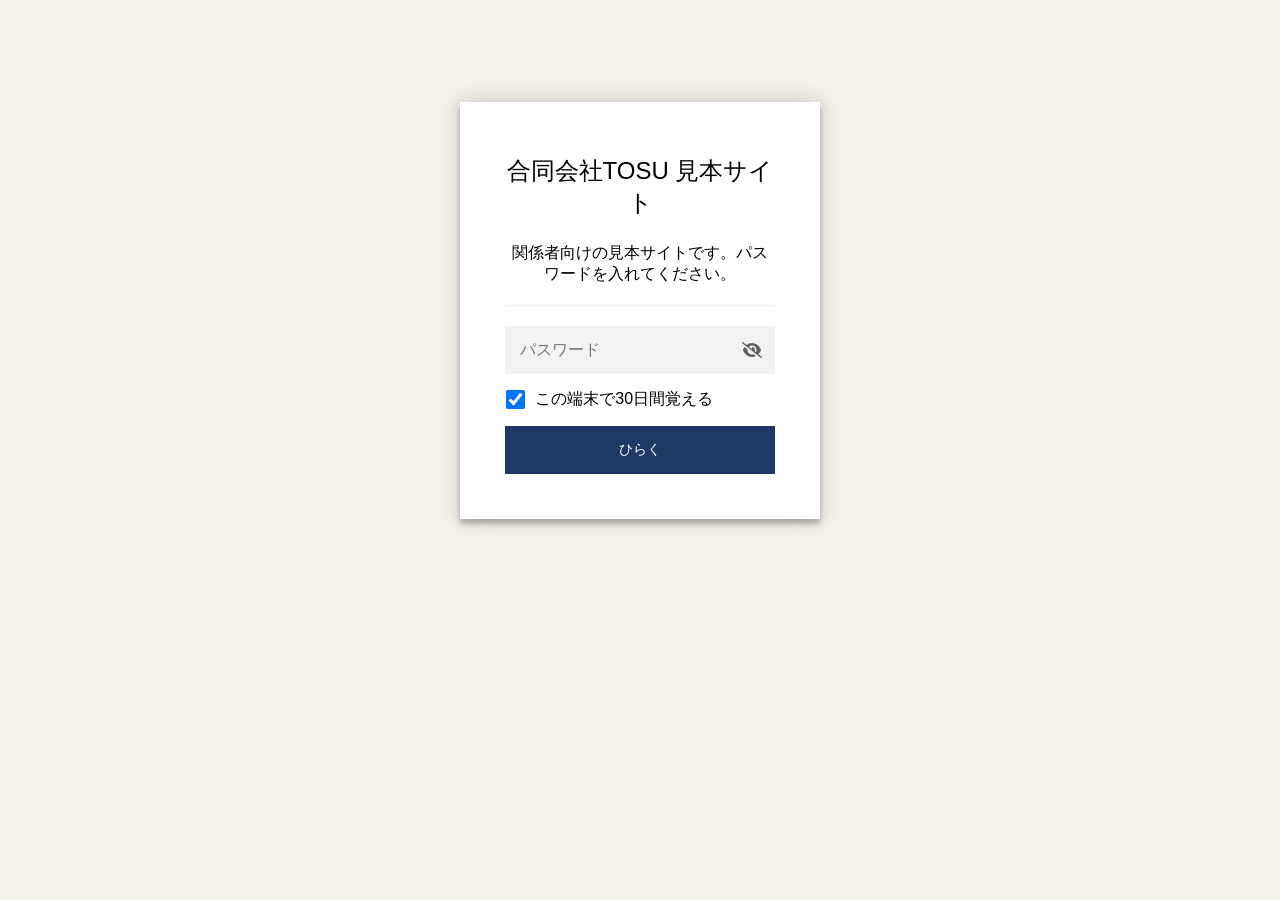
==== commit 69071a8f: "見本サイト（パスワード付き）" ====
--- a/blog/index.html
+++ b/blog/index.html
@@ -1,161 +1,892 @@
 <!DOCTYPE html>
-<html lang="ja">
-<head>
-<meta charset="UTF-8">
-<meta name="viewport" content="width=device-width, initial-scale=1">
-<meta name="robots" content="noindex, nofollow">
-<title>経営のヒント（ブログ）｜合同会社TOSU</title>
-<meta name="description" content="事業承継・開業・法人成り・経営改善・広報・支援制度の使い方まで。鳥取県倉吉市の合同会社TOSU 代表 松林安美が、小さな会社の経営に役立つ考え方をお届けします。">
-<link rel="preconnect" href="https://fonts.googleapis.com">
-<link rel="preconnect" href="https://fonts.gstatic.com" crossorigin>
-<link href="https://fonts.googleapis.com/css2?family=Shippori+Mincho+B1:wght@600;800&family=Noto+Sans+JP:wght@400;500;700;900&family=Montserrat:wght@600;800&display=swap" rel="stylesheet">
-<link rel="stylesheet" href="../css/style.css?v=20261104b">
-</head>
-<body class="sub">
-
-<header class="header is-scrolled" id="header">
-  <a class="header__logo" href="../" aria-label="合同会社TOSU トップへ">
-    <img src="../img/logo.png" alt="TOSU" width="44" height="44">
-    <span><small>合同会社</small>TOSU</span>
-  </a>
-  <nav class="gnav" id="gnav" aria-label="メインメニュー">
-    <ul>
-      <li><a href="../#about"><span class="en">About</span>代表・TOSUについて</a></li>
-      <li><a href="../#service"><span class="en">Service</span>サービス・料金</a></li>
-      <li><a href="../lecture/"><span class="en">Lecture</span>講演・研修</a></li>
-      <li><a href="../#works"><span class="en">Works</span>実績</a></li>
-      <li><a href="../blog/"><span class="en">Column</span>経営のヒント</a></li>
-      <li><a href="../#base"><span class="en">Store</span>時計店・TOSU BASE</a></li>
-    </ul>
-    <a class="btn btn--line gnav__cta" href="https://line.me/R/ti/p/@096gadyq" target="_blank" rel="noopener">公式LINEで相談</a>
-  </nav>
-  <button class="menu-btn" id="menuBtn" aria-label="メニューを開く" aria-expanded="false"><span></span><span></span></button>
-</header>
-
-<main>
-  <section class="page-head">
-    <div class="wrap">
-      <p class="sec__en">Column</p>
-      <h1 class="sec__ttl">経営のヒント</h1>
-      <p class="page-head__lead">事業承継・開業・経営改善・広報・支援制度の使い方まで。<br>小さな会社の社長が「明日から動ける」考え方をお届けします。</p>
-    </div>
-  </section>
-
-  <section class="blog sec">
-    <div class="wrap">
-      <ul class="blog__cats" id="cats">
-        <li><button class="is-on" data-cat="all">すべて</button></li>
-        <li><button data-cat="承継">事業承継</button></li>
-        <li><button data-cat="開業">開業・法人成り</button></li>
-        <li><button data-cat="改善">経営改善・お金</button></li>
-        <li><button data-cat="広報">広報・PR</button></li>
-        <li><button data-cat="仕組み">仕組み化・人づくり</button></li>
-        <li><button data-cat="制度">支援制度の使い方</button></li>
-      </ul>
-
-      <ul class="blog__list" id="posts">
-        <li class="post reveal" data-cat="承継">
-          <a href="jigyoshokei-junbi/">
-            <div class="post__img"><img src="../img/store-owner.webp" alt="" loading="lazy"></div>
-            <div class="post__body">
-              <p class="post__meta"><span class="cat">事業承継</span><time datetime="2026-11-04">2026.11.04</time></p>
-              <h2>事業承継の準備は何から始める？ 最初の3ステップ</h2>
-              <p>「まだ先の話」と思っているうちに時間がなくなるのが事業承継。何から手をつければいいかを、順番に整理します。</p>
+<html class="staticrypt-html">
+    <head>
+        <meta charset="utf-8" />
+        <title>合同会社TOSU 見本サイト</title>
+        <meta name="viewport" content="width=device-width, initial-scale=1" />
+
+        <!-- do not cache this page -->
+        <meta http-equiv="cache-control" content="max-age=0" />
+        <meta http-equiv="cache-control" content="no-cache" />
+        <meta http-equiv="expires" content="0" />
+        <meta http-equiv="expires" content="Tue, 01 Jan 1980 1:00:00 GMT" />
+        <meta http-equiv="pragma" content="no-cache" />
+
+        <style>
+            .staticrypt-hr {
+                margin-top: 20px;
+                margin-bottom: 20px;
+                border: 0;
+                border-top: 1px solid #eee;
+            }
+
+            .staticrypt-page {
+                width: 360px;
+                padding: 8% 0 0;
+                margin: auto;
+                box-sizing: border-box;
+            }
+
+            .staticrypt-form {
+                position: relative;
+                z-index: 1;
+                background: #ffffff;
+                max-width: 360px;
+                margin: 0 auto 100px;
+                padding: 45px;
+                text-align: center;
+                box-shadow: 0 0 20px 0 rgba(0, 0, 0, 0.2), 0 5px 5px 0 rgba(0, 0, 0, 0.24);
+            }
+
+            .staticrypt-form input[type="password"],
+            input[type="text"] {
+                background: inherit;
+                border: 0;
+                box-sizing: border-box; /* This ensures padding is included in the total width */
+                font-size: 14px;
+                outline: 0;
+                padding: 15px 30px 15px 15px; /* Adjust the padding to ensure there is space for the icon */
+                width: 100%;
+            }
+
+            .staticrypt-password-container {
+                position: relative;
+                outline: 0;
+                background: #f2f2f2;
+                width: 100%;
+                border: 0;
+                margin: 0 0 15px;
+                box-sizing: border-box;
+            }
+
+            .staticrypt-toggle-password-visibility {
+                cursor: pointer;
+                height: 20px;
+                opacity: 60%;
+                padding: 13px;
+                position: absolute;
+                right: 0;
+                top: 50%;
+                transform: translateY(-50%);
+                width: 20px;
+            }
+
+            .staticrypt-form .staticrypt-decrypt-button {
+                text-transform: uppercase;
+                outline: 0;
+                background: #1F3864;
+                width: 100%;
+                border: 0;
+                padding: 15px;
+                color: #ffffff;
+                font-size: 14px;
+                cursor: pointer;
+            }
+
+            .staticrypt-form .staticrypt-decrypt-button:hover,
+            .staticrypt-form .staticrypt-decrypt-button:active,
+            .staticrypt-form .staticrypt-decrypt-button:focus {
+                background: #1F3864;
+                filter: brightness(92%);
+            }
+
+            .staticrypt-html {
+                height: 100%;
+            }
+
+            .staticrypt-body {
+                height: 100%;
+                margin: 0;
+            }
+
+            .staticrypt-content {
+                height: 100%;
+                margin-bottom: 1em;
+                background: #f4f1ea;
+                font-family: "Arial", sans-serif;
+                -webkit-font-smoothing: antialiased;
+                -moz-osx-font-smoothing: grayscale;
+            }
+
+            .staticrypt-instructions {
+                margin-top: -1em;
+                margin-bottom: 1em;
+            }
+
+            .staticrypt-title {
+                font-size: 1.5em;
+            }
+
+            label.staticrypt-remember {
+                display: flex;
+                align-items: center;
+                margin-bottom: 1em;
+            }
+
+            .staticrypt-remember input[type="checkbox"] {
+                transform: scale(1.5);
+                margin-right: 1em;
+            }
+
+            .hidden {
+                display: none !important;
+            }
+
+            .staticrypt-spinner-container {
+                height: 100%;
+                display: flex;
+                align-items: center;
+                justify-content: center;
+            }
+
+            .staticrypt-spinner {
+                display: inline-block;
+                width: 2rem;
+                height: 2rem;
+                vertical-align: text-bottom;
+                border: 0.25em solid gray;
+                border-right-color: transparent;
+                border-radius: 50%;
+                -webkit-animation: spinner-border 0.75s linear infinite;
+                animation: spinner-border 0.75s linear infinite;
+                animation-duration: 0.75s;
+                animation-timing-function: linear;
+                animation-delay: 0s;
+                animation-iteration-count: infinite;
+                animation-direction: normal;
+                animation-fill-mode: none;
+                animation-play-state: running;
+                animation-name: spinner-border;
+            }
+
+            @keyframes spinner-border {
+                100% {
+                    transform: rotate(360deg);
+                }
+            }
+
+            @media screen and (-webkit-min-device-pixel-ratio: 0) {
+                .staticrypt-form input[type="password"],
+                input[type="text"] {
+                    font-size: 16px;
+                }
+            }
+        </style>
+    </head>
+
+    <body class="staticrypt-body">
+        <div id="staticrypt_loading" class="staticrypt-spinner-container">
+            <div class="staticrypt-spinner"></div>
+        </div>
+
+        <div id="staticrypt_content" class="staticrypt-content hidden">
+            <div class="staticrypt-page">
+                <div class="staticrypt-form">
+                    <div class="staticrypt-instructions">
+                        <p class="staticrypt-title">合同会社TOSU 見本サイト</p>
+                        <p>関係者向けの見本サイトです。パスワードを入れてください。</p>
+                    </div>
+
+                    <hr class="staticrypt-hr" />
+
+                    <form id="staticrypt-form" action="#" method="post">
+                        <div class="staticrypt-password-container">
+                            <input
+                                id="staticrypt-password"
+                                type="password"
+                                name="password"
+                                placeholder="パスワード"
+                                autofocus
+                            />
+
+                            <img
+                                class="staticrypt-toggle-password-visibility"
+                                alt="Show password"
+                                title="Show password"
+                                src="[data-uri]"
+                            />
+                        </div>
+
+                        <label id="staticrypt-remember-label" class="staticrypt-remember hidden">
+                            <input id="staticrypt-remember" type="checkbox" name="remember" checked />
+                            この端末で30日間覚える
+                        </label>
+
+                        <input type="submit" class="staticrypt-decrypt-button" value="ひらく" />
+                    </form>
+                </div>
             </div>
-          </a>
-        </li>
-        <li class="post reveal" data-cat="開業">
-          <a href="kaigyo-3tsu-no-suji/">
-            <div class="post__img"><img src="../img/consult.webp" alt="" loading="lazy"></div>
-            <div class="post__body">
-              <p class="post__meta"><span class="cat">開業・法人成り</span><time datetime="2026-10-28">2026.10.28</time></p>
-              <h2>開業前に決めておく3つの数字</h2>
-              <p>開業前に決めておきたいのは「毎月いくらあれば暮らせるか」「月にいくら売れば赤字にならないか」「売上が入るまで何か月もつか」の3つ。</p>
-            </div>
-          </a>
-        </li>
-        <li class="post reveal" data-cat="改善">
-          <a href="akaji-saisho-ni-miru/">
-            <div class="post__img"><img src="../img/consult2.webp" alt="" loading="lazy"></div>
-            <div class="post__body">
-              <p class="post__meta"><span class="cat">経営改善・お金</span><time datetime="2026-10-21">2026.10.21</time></p>
-              <h2>赤字が続くとき、最初に見る数字</h2>
-              <p>赤字が続くときは、いきなり経費を削る前に「売上の中身」「粗利」「固定費」の順に数字を見ることが大切です。</p>
-            </div>
-          </a>
-        </li>
-        <li class="post reveal" data-cat="制度">
-          <a href="senmonka-haken/">
-            <div class="post__img"><img src="../img/note.webp" alt="" loading="lazy"></div>
-            <div class="post__body">
-              <p class="post__meta"><span class="cat">支援制度の使い方</span><time datetime="2026-10-14">2026.10.14</time></p>
-              <h2>商工会・商工会議所の専門家派遣で、経営相談を安くする方法</h2>
-              <p>商工会・商工会議所には、専門家を事業所に派遣してくれる制度があります。</p>
-            </div>
-          </a>
-        </li>
-        <li class="post reveal" data-cat="広報">
-          <a href="koho-hajimekata/">
-            <div class="post__img"><img src="../img/seminar.webp" alt="" loading="lazy"></div>
-            <div class="post__body">
-              <p class="post__meta"><span class="cat">広報・PR</span><time datetime="2026-10-07">2026.10.07</time></p>
-              <h2>小さな会社の広報は、何から始める？</h2>
-              <p>小さな会社の広報は「伝えたい相手を決める」「話題になる切り口を探す」「続けられる場所で発信する」の3つから。</p>
-            </div>
-          </a>
-        </li>
-        <li class="post reveal" data-cat="仕組み">
-          <a href="katazuke-kaizen/">
-            <div class="post__img"><img src="../img/store.webp" alt="" loading="lazy"></div>
-            <div class="post__body">
-              <p class="post__meta"><span class="cat">仕組み化・人づくり</span><time datetime="2026-09-30">2026.09.30</time></p>
-              <h2>片付けから始める業務改善</h2>
-              <p>業務改善は、大きな仕組みづくりより先に「片付け」から始めると進みやすくなります。</p>
-            </div>
-          </a>
-        </li>
-      </ul>
-    </div>
-  </section>
-
-  <section class="contact" id="contact">
-    <div class="wrap">
-      <p class="sec__en">Contact</p>
-      <h2 class="contact__ttl">記事を読んで、<br class="sp">相談したくなったら。</h2>
-      <p>個別戦略設計相談は60分5,500円から。商工会・商工会議所の専門家派遣制度も使えます。</p>
-      <div class="contact__btns">
-        <a class="btn btn--line btn--lg" href="https://line.me/R/ti/p/@096gadyq" target="_blank" rel="noopener">公式LINEで相談する</a>
-      </div>
-    </div>
-  </section>
-</main>
-
-<footer class="footer">
-  <div class="wrap footer__grid">
-    <div>
-      <p class="footer__logo"><img src="../img/logo.png" alt="" width="40" height="40">合同会社TOSU</p>
-      <p>〒682-0861 鳥取県倉吉市新町3-1081</p>
-    </div>
-    <ul class="footer__sns">
-      <li><a href="https://www.instagram.com/tosu_kurayoshi/" target="_blank" rel="noopener">Instagram</a></li>
-      <li><a href="https://line.me/R/ti/p/@096gadyq" target="_blank" rel="noopener">公式LINE</a></li>
-      <li><a href="https://www.youtube.com/@%E5%90%88%E5%90%8C%E4%BC%9A%E7%A4%BETOSU" target="_blank" rel="noopener">YouTube</a></li>
-    </ul>
-  </div>
-  <p class="footer__copy">© 合同会社TOSU</p>
-</footer>
-
-<a class="sp-cta btn btn--line" href="https://line.me/R/ti/p/@096gadyq" target="_blank" rel="noopener">LINEで相談</a>
-<script src="../js/main.js"></script>
-<script>
-// カテゴリで絞り込む
-document.getElementById('cats').addEventListener('click', function (e) {
-  var b = e.target.closest('button'); if (!b) return;
-  this.querySelectorAll('button').forEach(function (x) { x.classList.toggle('is-on', x === b); });
-  document.querySelectorAll('#posts .post').forEach(function (p) {
-    p.hidden = !(b.dataset.cat === 'all' || p.dataset.cat === b.dataset.cat);
-  });
-});
-</script>
-</body>
+        </div>
+
+        <script>
+            // these variables will be filled when generating the file - the template format is 'variable_name'
+            const staticryptInitiator = ((function(){
+  const exports = {};
+  const cryptoEngine = ((function(){
+  const exports = {};
+  const { subtle } = crypto;
+
+const IV_BITS = 16 * 8;
+const HEX_BITS = 4;
+const ENCRYPTION_ALGO = "AES-CBC";
+
+/**
+ * Translates between utf8 encoded hexadecimal strings
+ * and Uint8Array bytes.
+ */
+const HexEncoder = {
+    /**
+     * hex string -> bytes
+     * @param {string} hexString
+     * @returns {Uint8Array}
+     */
+    parse: function (hexString) {
+        if (hexString.length % 2 !== 0) throw "Invalid hexString";
+        const arrayBuffer = new Uint8Array(hexString.length / 2);
+
+        for (let i = 0; i < hexString.length; i += 2) {
+            const byteValue = parseInt(hexString.substring(i, i + 2), 16);
+            if (isNaN(byteValue)) {
+                throw "Invalid hexString";
+            }
+            arrayBuffer[i / 2] = byteValue;
+        }
+        return arrayBuffer;
+    },
+
+    /**
+     * bytes -> hex string
+     * @param {Uint8Array} bytes
+     * @returns {string}
+     */
+    stringify: function (bytes) {
+        const hexBytes = [];
+
+        for (let i = 0; i < bytes.length; ++i) {
+            let byteString = bytes[i].toString(16);
+            if (byteString.length < 2) {
+                byteString = "0" + byteString;
+            }
+            hexBytes.push(byteString);
+        }
+        return hexBytes.join("");
+    },
+};
+
+/**
+ * Translates between utf8 strings and Uint8Array bytes.
+ */
+const UTF8Encoder = {
+    parse: function (str) {
+        return new TextEncoder().encode(str);
+    },
+
+    stringify: function (bytes) {
+        return new TextDecoder().decode(bytes);
+    },
+};
+
+/**
+ * Salt and encrypt a msg with a password.
+ */
+async function encrypt(msg, hashedPassword) {
+    // Must be 16 bytes, unpredictable, and preferably cryptographically random. However, it need not be secret.
+    // https://developer.mozilla.org/en-US/docs/Web/API/SubtleCrypto/encrypt#parameters
+    const iv = crypto.getRandomValues(new Uint8Array(IV_BITS / 8));
+
+    const key = await subtle.importKey("raw", HexEncoder.parse(hashedPassword), ENCRYPTION_ALGO, false, ["encrypt"]);
+
+    const encrypted = await subtle.encrypt(
+        {
+            name: ENCRYPTION_ALGO,
+            iv: iv,
+        },
+        key,
+        UTF8Encoder.parse(msg)
+    );
+
+    // iv will be 32 hex characters, we prepend it to the ciphertext for use in decryption
+    return HexEncoder.stringify(iv) + HexEncoder.stringify(new Uint8Array(encrypted));
+}
+exports.encrypt = encrypt;
+
+/**
+ * Decrypt a salted msg using a password.
+ *
+ * @param {string} encryptedMsg
+ * @param {string} hashedPassword
+ * @returns {Promise<string>}
+ */
+async function decrypt(encryptedMsg, hashedPassword) {
+    const ivLength = IV_BITS / HEX_BITS;
+    const iv = HexEncoder.parse(encryptedMsg.substring(0, ivLength));
+    const encrypted = encryptedMsg.substring(ivLength);
+
+    const key = await subtle.importKey("raw", HexEncoder.parse(hashedPassword), ENCRYPTION_ALGO, false, ["decrypt"]);
+
+    const outBuffer = await subtle.decrypt(
+        {
+            name: ENCRYPTION_ALGO,
+            iv: iv,
+        },
+        key,
+        HexEncoder.parse(encrypted)
+    );
+
+    return UTF8Encoder.stringify(new Uint8Array(outBuffer));
+}
+exports.decrypt = decrypt;
+
+/**
+ * Salt and hash the password so it can be stored in localStorage without opening a password reuse vulnerability.
+ *
+ * @param {string} password
+ * @param {string} salt
+ * @returns {Promise<string>}
+ */
+async function hashPassword(password, salt) {
+    // we hash the password in multiple steps, each adding more iterations. This is because we used to allow less
+    // iterations, so for backward compatibility reasons, we need to support going from that to more iterations.
+    let hashedPassword = await hashLegacyRound(password, salt);
+
+    hashedPassword = await hashSecondRound(hashedPassword, salt);
+
+    return hashThirdRound(hashedPassword, salt);
+}
+exports.hashPassword = hashPassword;
+
+/**
+ * This hashes the password with 1k iterations. This is a low number, we need this function to support backwards
+ * compatibility.
+ *
+ * @param {string} password
+ * @param {string} salt
+ * @returns {Promise<string>}
+ */
+function hashLegacyRound(password, salt) {
+    return pbkdf2(password, salt, 1000, "SHA-1");
+}
+exports.hashLegacyRound = hashLegacyRound;
+
+/**
+ * Add a second round of iterations. This is because we used to use 1k, so for backwards compatibility with
+ * remember-me/autodecrypt links, we need to support going from that to more iterations.
+ *
+ * @param hashedPassword
+ * @param salt
+ * @returns {Promise<string>}
+ */
+function hashSecondRound(hashedPassword, salt) {
+    return pbkdf2(hashedPassword, salt, 14000, "SHA-256");
+}
+exports.hashSecondRound = hashSecondRound;
+
+/**
+ * Add a third round of iterations to bring total number to 600k. This is because we used to use 1k, then 15k, so for
+ * backwards compatibility with remember-me/autodecrypt links, we need to support going from that to more iterations.
+ *
+ * @param hashedPassword
+ * @param salt
+ * @returns {Promise<string>}
+ */
+function hashThirdRound(hashedPassword, salt) {
+    return pbkdf2(hashedPassword, salt, 585000, "SHA-256");
+}
+exports.hashThirdRound = hashThirdRound;
+
+/**
+ * Salt and hash the password so it can be stored in localStorage without opening a password reuse vulnerability.
+ *
+ * @param {string} password
+ * @param {string} salt
+ * @param {int} iterations
+ * @param {string} hashAlgorithm
+ * @returns {Promise<string>}
+ */
+async function pbkdf2(password, salt, iterations, hashAlgorithm) {
+    const key = await subtle.importKey("raw", UTF8Encoder.parse(password), "PBKDF2", false, ["deriveBits"]);
+
+    const keyBytes = await subtle.deriveBits(
+        {
+            name: "PBKDF2",
+            hash: hashAlgorithm,
+            iterations,
+            salt: UTF8Encoder.parse(salt),
+        },
+        key,
+        256
+    );
+
+    return HexEncoder.stringify(new Uint8Array(keyBytes));
+}
+
+function generateRandomSalt() {
+    const bytes = crypto.getRandomValues(new Uint8Array(128 / 8));
+
+    return HexEncoder.stringify(new Uint8Array(bytes));
+}
+exports.generateRandomSalt = generateRandomSalt;
+
+async function signMessage(hashedPassword, message) {
+    const key = await subtle.importKey(
+        "raw",
+        HexEncoder.parse(hashedPassword),
+        {
+            name: "HMAC",
+            hash: "SHA-256",
+        },
+        false,
+        ["sign"]
+    );
+    const signature = await subtle.sign("HMAC", key, UTF8Encoder.parse(message));
+
+    return HexEncoder.stringify(new Uint8Array(signature));
+}
+exports.signMessage = signMessage;
+
+function getRandomAlphanum() {
+    const possibleCharacters = "abcdefghijklmnopqrstuvwxyzABCDEFGHIJKLMNOPQRSTUVWXYZ0123456789";
+
+    let byteArray;
+    let parsedInt;
+
+    // Keep generating new random bytes until we get a value that falls
+    // within a range that can be evenly divided by possibleCharacters.length
+    do {
+        byteArray = crypto.getRandomValues(new Uint8Array(1));
+        // extract the lowest byte to get an int from 0 to 255 (probably unnecessary, since we're only generating 1 byte)
+        parsedInt = byteArray[0] & 0xff;
+    } while (parsedInt >= 256 - (256 % possibleCharacters.length));
+
+    // Take the modulo of the parsed integer to get a random number between 0 and totalLength - 1
+    const randomIndex = parsedInt % possibleCharacters.length;
+
+    return possibleCharacters[randomIndex];
+}
+
+/**
+ * Generate a random string of a given length.
+ *
+ * @param {int} length
+ * @returns {string}
+ */
+function generateRandomString(length) {
+    let randomString = "";
+
+    for (let i = 0; i < length; i++) {
+        randomString += getRandomAlphanum();
+    }
+
+    return randomString;
+}
+exports.generateRandomString = generateRandomString;
+
+  return exports;
+})());
+const codec = ((function(){
+  const exports = {};
+  /**
+ * Initialize the codec with the provided cryptoEngine - this return functions to encode and decode messages.
+ *
+ * @param cryptoEngine - the engine to use for encryption / decryption
+ */
+function init(cryptoEngine) {
+    const exports = {};
+
+    /**
+     * Top-level function for encoding a message.
+     * Includes password hashing, encryption, and signing.
+     *
+     * @param {string} msg
+     * @param {string} password
+     * @param {string} salt
+     *
+     * @returns {string} The encoded text
+     */
+    async function encode(msg, password, salt) {
+        const hashedPassword = await cryptoEngine.hashPassword(password, salt);
+
+        const encrypted = await cryptoEngine.encrypt(msg, hashedPassword);
+
+        // we use the hashed password in the HMAC because this is effectively what will be used a password (so we can store
+        // it in localStorage safely, we don't use the clear text password)
+        const hmac = await cryptoEngine.signMessage(hashedPassword, encrypted);
+
+        return hmac + encrypted;
+    }
+    exports.encode = encode;
+
+    /**
+     * Encode using a password that has already been hashed. This is useful to encode multiple messages in a row, that way
+     * we don't need to hash the password multiple times.
+     *
+     * @param {string} msg
+     * @param {string} hashedPassword
+     *
+     * @returns {string} The encoded text
+     */
+    async function encodeWithHashedPassword(msg, hashedPassword) {
+        const encrypted = await cryptoEngine.encrypt(msg, hashedPassword);
+
+        // we use the hashed password in the HMAC because this is effectively what will be used a password (so we can store
+        // it in localStorage safely, we don't use the clear text password)
+        const hmac = await cryptoEngine.signMessage(hashedPassword, encrypted);
+
+        return hmac + encrypted;
+    }
+    exports.encodeWithHashedPassword = encodeWithHashedPassword;
+
+    /**
+     * Top-level function for decoding a message.
+     * Includes signature check and decryption.
+     *
+     * @param {string} signedMsg
+     * @param {string} hashedPassword
+     * @param {string} salt
+     * @param {int} backwardCompatibleAttempt
+     * @param {string} originalPassword
+     *
+     * @returns {Object} {success: true, decoded: string} | {success: false, message: string}
+     */
+    async function decode(signedMsg, hashedPassword, salt, backwardCompatibleAttempt = 0, originalPassword = "") {
+        const encryptedHMAC = signedMsg.substring(0, 64);
+        const encryptedMsg = signedMsg.substring(64);
+        const decryptedHMAC = await cryptoEngine.signMessage(hashedPassword, encryptedMsg);
+
+        if (decryptedHMAC !== encryptedHMAC) {
+            // we have been raising the number of iterations in the hashing algorithm multiple times, so to support the old
+            // remember-me/autodecrypt links we need to try bringing the old hashes up to speed.
+            originalPassword = originalPassword || hashedPassword;
+            if (backwardCompatibleAttempt === 0) {
+                const updatedHashedPassword = await cryptoEngine.hashThirdRound(originalPassword, salt);
+
+                return decode(signedMsg, updatedHashedPassword, salt, backwardCompatibleAttempt + 1, originalPassword);
+            }
+            if (backwardCompatibleAttempt === 1) {
+                let updatedHashedPassword = await cryptoEngine.hashSecondRound(originalPassword, salt);
+                updatedHashedPassword = await cryptoEngine.hashThirdRound(updatedHashedPassword, salt);
+
+                return decode(signedMsg, updatedHashedPassword, salt, backwardCompatibleAttempt + 1, originalPassword);
+            }
+
+            return { success: false, message: "Signature mismatch" };
+        }
+
+        return {
+            success: true,
+            decoded: await cryptoEngine.decrypt(encryptedMsg, hashedPassword),
+        };
+    }
+    exports.decode = decode;
+
+    return exports;
+}
+exports.init = init;
+
+  return exports;
+})());
+const decode = codec.init(cryptoEngine).decode;
+
+/**
+ * Initialize the staticrypt module, that exposes functions callbable by the password_template.
+ *
+ * @param {{
+ *  staticryptEncryptedMsgUniqueVariableName: string,
+ *  isRememberEnabled: boolean,
+ *  rememberDurationInDays: number,
+ *  staticryptSaltUniqueVariableName: string,
+ * }} staticryptConfig - object of data that is stored on the password_template at encryption time.
+ *
+ * @param {{
+ *  rememberExpirationKey: string,
+ *  rememberPassphraseKey: string,
+ *  replaceHtmlCallback: function,
+ *  clearLocalStorageCallback: function,
+ * }} templateConfig - object of data that can be configured by a custom password_template.
+ */
+function init(staticryptConfig, templateConfig) {
+    const exports = {};
+
+    /**
+     * Decrypt our encrypted page, replace the whole HTML.
+     *
+     * @param {string} hashedPassword
+     * @returns {Promise<boolean>}
+     */
+    async function decryptAndReplaceHtml(hashedPassword) {
+        const { staticryptEncryptedMsgUniqueVariableName, staticryptSaltUniqueVariableName } = staticryptConfig;
+        const { replaceHtmlCallback } = templateConfig;
+
+        const result = await decode(
+            staticryptEncryptedMsgUniqueVariableName,
+            hashedPassword,
+            staticryptSaltUniqueVariableName
+        );
+        if (!result.success) {
+            return false;
+        }
+        const plainHTML = result.decoded;
+
+        // if the user configured a callback call it, otherwise just replace the whole HTML
+        if (typeof replaceHtmlCallback === "function") {
+            replaceHtmlCallback(plainHTML);
+        } else {
+            document.write(plainHTML);
+            document.close();
+        }
+
+        return true;
+    }
+
+    /**
+     * Attempt to decrypt the page and replace the whole HTML.
+     *
+     * @param {string} password
+     * @param {boolean} isRememberChecked
+     *
+     * @returns {Promise<{isSuccessful: boolean, hashedPassword?: string}>} - we return an object, so that if we want to
+     *   expose more information in the future we can do it without breaking the password_template
+     */
+    async function handleDecryptionOfPage(password, isRememberChecked) {
+        const { staticryptSaltUniqueVariableName } = staticryptConfig;
+
+        // decrypt and replace the whole page
+        const hashedPassword = await cryptoEngine.hashPassword(password, staticryptSaltUniqueVariableName);
+        return handleDecryptionOfPageFromHash(hashedPassword, isRememberChecked);
+    }
+    exports.handleDecryptionOfPage = handleDecryptionOfPage;
+
+    async function handleDecryptionOfPageFromHash(hashedPassword, isRememberChecked) {
+        const { isRememberEnabled, rememberDurationInDays } = staticryptConfig;
+        const { rememberExpirationKey, rememberPassphraseKey } = templateConfig;
+
+        const isDecryptionSuccessful = await decryptAndReplaceHtml(hashedPassword);
+
+        if (!isDecryptionSuccessful) {
+            return {
+                isSuccessful: false,
+                hashedPassword,
+            };
+        }
+
+        // remember the hashedPassword and set its expiration if necessary
+        if (isRememberEnabled && isRememberChecked) {
+            window.localStorage.setItem(rememberPassphraseKey, hashedPassword);
+
+            // set the expiration if the duration isn't 0 (meaning no expiration)
+            if (rememberDurationInDays > 0) {
+                window.localStorage.setItem(
+                    rememberExpirationKey,
+                    (new Date().getTime() + rememberDurationInDays * 24 * 60 * 60 * 1000).toString()
+                );
+            }
+        }
+
+        return {
+            isSuccessful: true,
+            hashedPassword,
+        };
+    }
+    exports.handleDecryptionOfPageFromHash = handleDecryptionOfPageFromHash;
+
+    /**
+     * Clear localstorage from staticrypt related values
+     */
+    function clearLocalStorage() {
+        const { clearLocalStorageCallback, rememberExpirationKey, rememberPassphraseKey } = templateConfig;
+
+        if (typeof clearLocalStorageCallback === "function") {
+            clearLocalStorageCallback();
+        } else {
+            localStorage.removeItem(rememberPassphraseKey);
+            localStorage.removeItem(rememberExpirationKey);
+        }
+    }
+
+    async function handleDecryptOnLoad() {
+        let isSuccessful = await decryptOnLoadFromUrl();
+
+        if (!isSuccessful) {
+            isSuccessful = await decryptOnLoadFromRememberMe();
+        }
+
+        return { isSuccessful };
+    }
+    exports.handleDecryptOnLoad = handleDecryptOnLoad;
+
+    /**
+     * Clear storage if we are logging out
+     *
+     * @returns {boolean} - whether we logged out
+     */
+    function logoutIfNeeded() {
+        const logoutKey = "staticrypt_logout";
+
+        // handle logout through query param
+        const queryParams = new URLSearchParams(window.location.search);
+        if (queryParams.has(logoutKey)) {
+            clearLocalStorage();
+            return true;
+        }
+
+        // handle logout through URL fragment
+        const hash = window.location.hash.substring(1);
+        if (hash.includes(logoutKey)) {
+            clearLocalStorage();
+            return true;
+        }
+
+        return false;
+    }
+
+    /**
+     * To be called on load: check if we want to try to decrypt and replace the HTML with the decrypted content, and
+     * try to do it if needed.
+     *
+     * @returns {Promise<boolean>} true if we derypted and replaced the whole page, false otherwise
+     */
+    async function decryptOnLoadFromRememberMe() {
+        const { rememberDurationInDays } = staticryptConfig;
+        const { rememberExpirationKey, rememberPassphraseKey } = templateConfig;
+
+        // if we are login out, terminate
+        if (logoutIfNeeded()) {
+            return false;
+        }
+
+        // if there is expiration configured, check if we're not beyond the expiration
+        if (rememberDurationInDays && rememberDurationInDays > 0) {
+            const expiration = localStorage.getItem(rememberExpirationKey),
+                isExpired = expiration && new Date().getTime() > parseInt(expiration);
+
+            if (isExpired) {
+                clearLocalStorage();
+                return false;
+            }
+        }
+
+        const hashedPassword = localStorage.getItem(rememberPassphraseKey);
+
+        if (hashedPassword) {
+            // try to decrypt
+            const isDecryptionSuccessful = await decryptAndReplaceHtml(hashedPassword);
+
+            // if the decryption is unsuccessful the password might be wrong - silently clear the saved data and let
+            // the user fill the password form again
+            if (!isDecryptionSuccessful) {
+                clearLocalStorage();
+                return false;
+            }
+
+            return true;
+        }
+
+        return false;
+    }
+
+    async function decryptOnLoadFromUrl() {
+        const passwordKey = "staticrypt_pwd";
+        const rememberMeKey = "remember_me";
+
+        // try to get the password from the query param (for backward compatibility - we now want to avoid this method,
+        // since it sends the hashed password to the server which isn't needed)
+        const queryParams = new URLSearchParams(window.location.search);
+        const hashedPasswordQuery = queryParams.get(passwordKey);
+        const rememberMeQuery = queryParams.get(rememberMeKey);
+
+        const urlFragment = window.location.hash.substring(1);
+        // get the password from the url fragment
+        const hashedPasswordRegexMatch = urlFragment.match(new RegExp(passwordKey + "=([^&]*)"));
+        const hashedPasswordFragment = hashedPasswordRegexMatch ? hashedPasswordRegexMatch[1] : null;
+        const rememberMeFragment = urlFragment.includes(rememberMeKey);
+
+        const hashedPassword = hashedPasswordFragment || hashedPasswordQuery;
+        const rememberMe = rememberMeFragment || rememberMeQuery;
+
+        if (hashedPassword) {
+            return handleDecryptionOfPageFromHash(hashedPassword, rememberMe);
+        }
+
+        return false;
+    }
+
+    return exports;
+}
+exports.init = init;
+
+  return exports;
+})());
+            const templateError = "パスワードがちがいます",
+                templateToggleAltShow = "Show password",
+                templateToggleAltHide = "Hide password",
+                isRememberEnabled = true,
+                staticryptConfig = {"staticryptEncryptedMsgUniqueVariableName":"[base64]","isRememberEnabled":true,"rememberDurationInDays":30,"staticryptSaltUniqueVariableName":"67413e7f4dc1c571c0a70b890c25c4e2"};
+
+            // you can edit these values to customize some of the behavior of StatiCrypt
+            const templateConfig = {
+                rememberExpirationKey: "staticrypt_expiration",
+                rememberPassphraseKey: "staticrypt_passphrase",
+                replaceHtmlCallback: null,
+                clearLocalStorageCallback: null,
+            };
+
+            // init the staticrypt engine
+            const staticrypt = staticryptInitiator.init(staticryptConfig, templateConfig);
+
+            // try to automatically decrypt on load if there is a saved password
+            window.onload = async function () {
+                const { isSuccessful } = await staticrypt.handleDecryptOnLoad();
+
+                // if we didn't decrypt anything on load, show the password prompt. Otherwise the content has already been
+                // replaced, no need to do anything
+                if (!isSuccessful) {
+                    // hide loading screen
+                    document.getElementById("staticrypt_loading").classList.add("hidden");
+                    document.getElementById("staticrypt_content").classList.remove("hidden");
+                    document.getElementById("staticrypt-password").focus();
+
+                    // show the remember me checkbox
+                    if (isRememberEnabled) {
+                        document.getElementById("staticrypt-remember-label").classList.remove("hidden");
+                    }
+                }
+            };
+
+            // toggle password visibility
+            const toggleIcon = document.querySelector(".staticrypt-toggle-password-visibility");
+            // these two icons are coming from FontAwesome
+            const imgSrcEyeClosed =
+                "[data-uri]";
+            const imgSrcEyeOpened =
+                "[data-uri]";
+            toggleIcon.addEventListener("click", function () {
+                const passwordInput = document.getElementById("staticrypt-password");
+                if (passwordInput.type === "password") {
+                    passwordInput.type = "text";
+                    toggleIcon.src = imgSrcEyeOpened;
+                    toggleIcon.alt = templateToggleAltHide;
+                    toggleIcon.title = templateToggleAltHide;
+                } else {
+                    passwordInput.type = "password";
+                    toggleIcon.src = imgSrcEyeClosed;
+                    toggleIcon.alt = templateToggleAltShow;
+                    toggleIcon.title = templateToggleAltShow;
+                }
+            });
+
+            // handle password form submission
+            document.getElementById("staticrypt-form").addEventListener("submit", async function (e) {
+                e.preventDefault();
+
+                const password = document.getElementById("staticrypt-password").value,
+                    isRememberChecked = document.getElementById("staticrypt-remember").checked;
+
+                const { isSuccessful } = await staticrypt.handleDecryptionOfPage(password, isRememberChecked);
+
+                if (!isSuccessful) {
+                    alert(templateError);
+                }
+            });
+        </script>
+    </body>
 </html>
